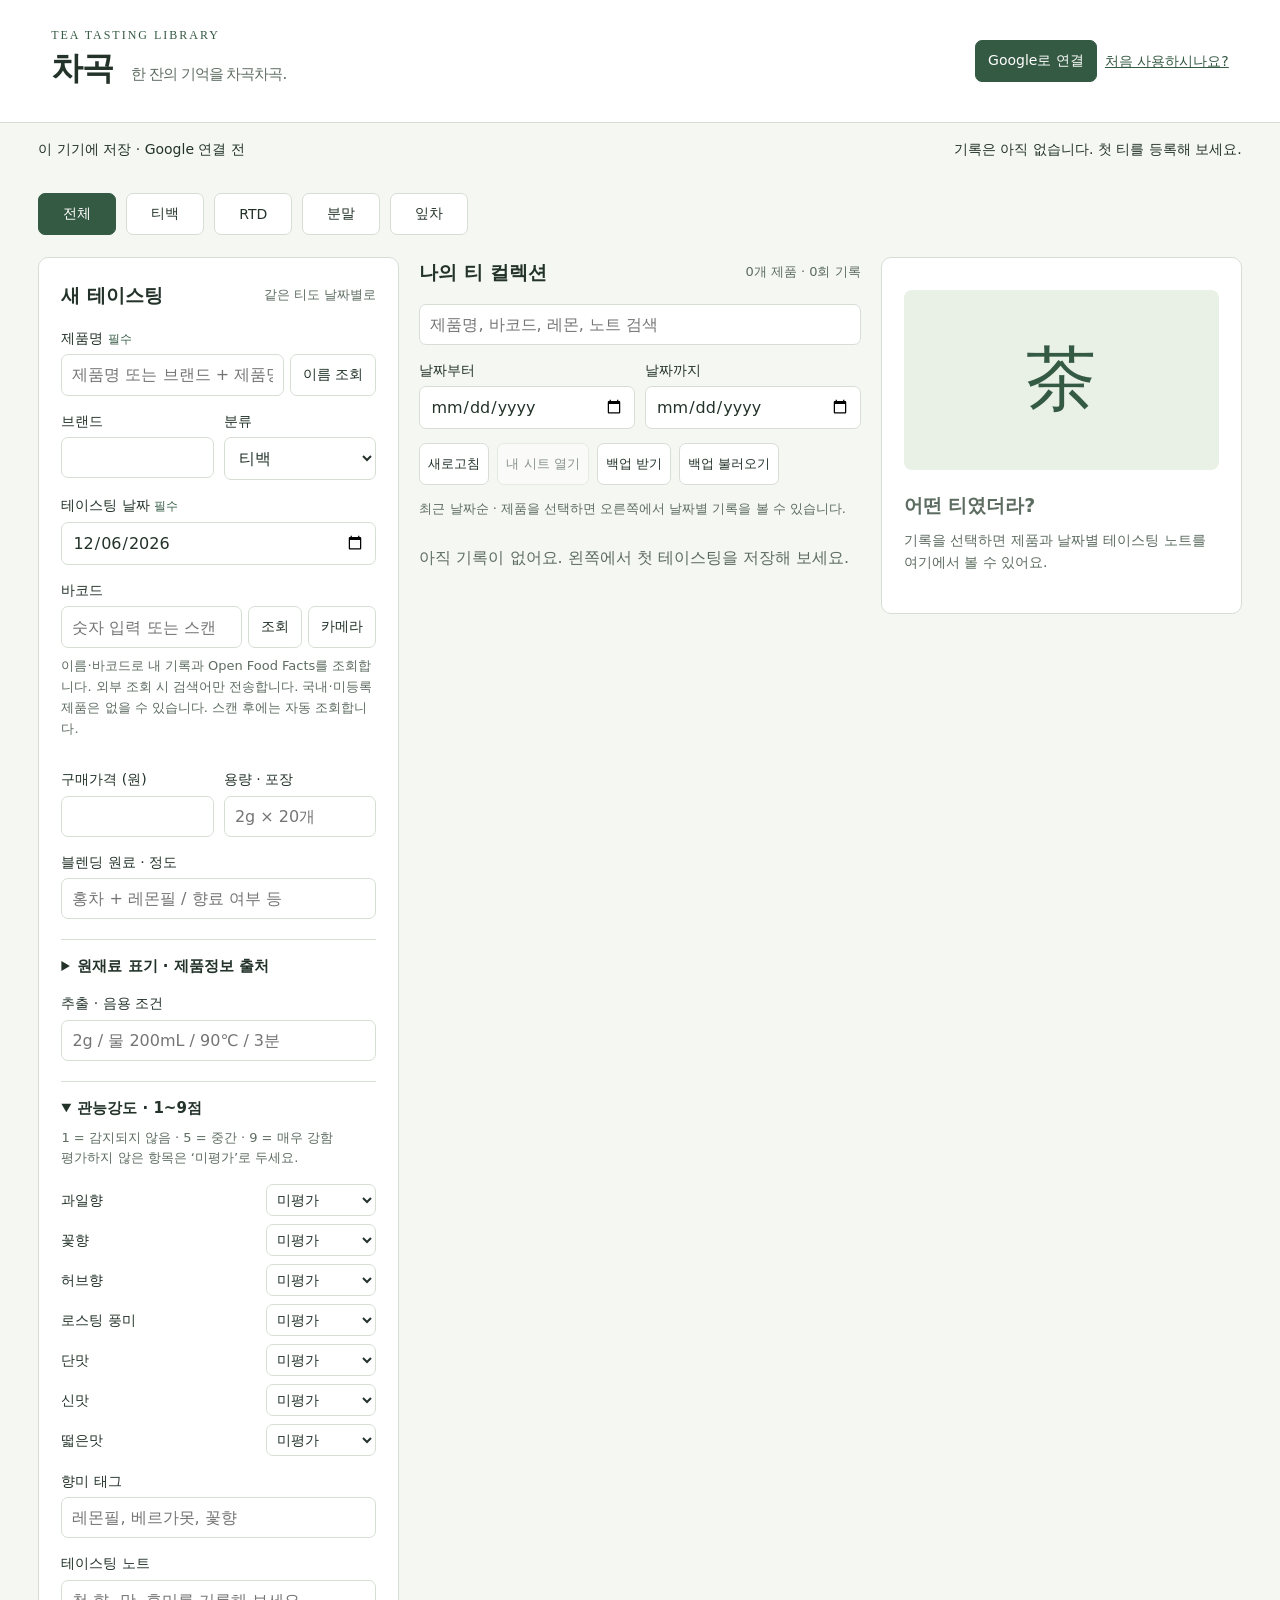
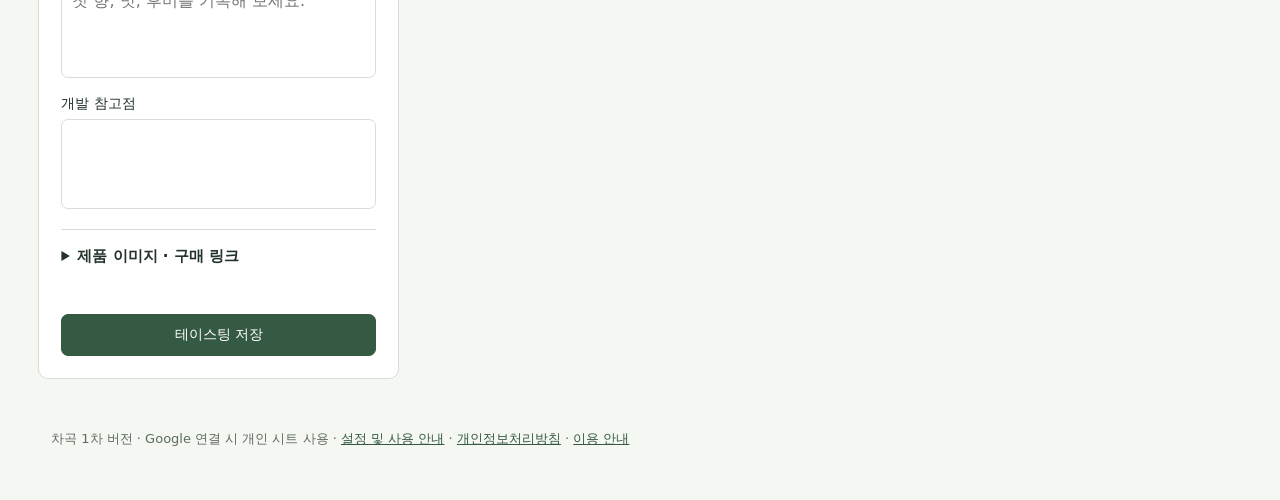
==== index.html @ efc70ea1 "Add files via upload" ====
<!doctype html>
<html lang="ko"><head><meta charset="utf-8"><meta name="viewport" content="width=device-width, initial-scale=1"><meta name="referrer" content="no-referrer"><title>차곡 · Tea Library</title><link rel="stylesheet" href="style.css"><link rel="stylesheet" href="rtd.css"><link rel="stylesheet" href="lookup.css"><script src="config.js"></script><script src="https://accounts.google.com/gsi/client" async defer></script><script type="module" src="app.mjs"></script></head>
<body><header><div><p class="eyebrow">TEA TASTING LIBRARY</p><h1>차곡<span>한 잔의 기억을 차곡차곡.</span></h1></div><div class="actions"><button id="connect" class="primary">Google로 연결</button><button id="disconnect" hidden>연결 해제</button><a href="guide.html">처음 사용하시나요?</a></div></header>
<main><div class="notice"><span id="account">이 기기에 저장 · Google 연결 전</span><span id="status" role="status" aria-live="polite">기록은 아직 없습니다. 첫 티를 등록해 보세요.</span></div>
<nav id="categories" aria-label="제품 분류"><button data-category="전체" aria-pressed="true">전체</button><button data-category="티백" aria-pressed="false">티백</button><button data-category="RTD" aria-pressed="false">RTD</button><button data-category="분말" aria-pressed="false">분말</button><button data-category="잎차" aria-pressed="false">잎차</button></nav>
<div class="workspace"><section class="entry"><div class="section-head"><h2>새 테이스팅</h2><span class="muted">같은 티도 날짜별로</span></div><form id="record-form" novalidate>
<label for="name">제품명 <span class="required">필수</span></label><div class="lookup-actions"><input id="name" name="제품명" maxlength="200" required aria-describedby="form-error" placeholder="제품명 또는 브랜드 + 제품명"><button type="button" id="lookup-name">이름 조회</button></div>
<div class="pair"><div><label for="brand">브랜드</label><input id="brand" name="브랜드" maxlength="150"></div><div><label for="category">분류</label><select id="category" name="분류"><option>티백</option><option>RTD</option><option>분말</option><option>잎차</option></select></div></div>
<label for="date">테이스팅 날짜 <span class="required">필수</span></label><input type="date" id="date" name="테이스팅일" required aria-describedby="form-error">
<label for="barcode">바코드</label><div class="lookup-actions"><input id="barcode" name="바코드" inputmode="numeric" maxlength="40" placeholder="숫자 입력 또는 스캔"><button type="button" id="lookup-barcode">조회</button><button type="button" id="scan">카메라</button></div><p class="help">이름·바코드로 내 기록과 Open Food Facts를 조회합니다. 외부 조회 시 검색어만 전송합니다. 국내·미등록 제품은 없을 수 있습니다. 스캔 후에는 자동 조회합니다.</p>
<div id="lookup-panel" class="lookup-panel" role="region" aria-label="제품정보 조회 결과" hidden><div class="section-head"><h3>제품정보 검색</h3><button type="button" id="close-lookup">닫기</button></div><p id="lookup-status" role="status" aria-live="polite"></p><div id="lookup-results"></div><div id="lookup-preview" hidden></div></div>
<div class="pair"><div><label for="price">구매가격 (원)</label><input id="price" name="가격_원" type="number" min="0" step="1"></div><div><label for="volume">용량 · 포장</label><input id="volume" name="용량" placeholder="2g × 20개"></div></div>
<label for="blend">블렌딩 원료 · 정도</label><input id="blend" name="블렌딩" placeholder="홍차 + 레몬필 / 향료 여부 등">
<details id="product-extra"><summary>원재료 표기 · 제품정보 출처</summary><label for="ingredients">원재료 표기</label><textarea id="ingredients" name="원재료표기" rows="3" maxlength="10000" placeholder="외부 조회 결과 또는 제품에 적힌 원재료"></textarea><label for="source-url">불러온 제품정보 원문 주소</label><input id="source-url" name="제품정보출처" readonly><input type="hidden" name="제품정보조회일"><input type="hidden" name="제품정보반영항목"><p class="help">공개 DB 정보는 실제 포장과 대조하세요. 블렌딩 비율·가격·관능점수·Brix·pH·산도는 자동 추정하지 않습니다.</p></details>
<label for="conditions">추출 · 음용 조건</label><input id="conditions" name="추출조건" placeholder="2g / 물 200mL / 90℃ / 3분">
<fieldset id="rtd-fields" hidden><legend>RTD 이화학 측정값 · 선택 입력</legend><div class="pair"><div><label for="brix">Brix (°Bx)</label><input id="brix" name="Brix" type="number" min="0" max="100" step="any" inputmode="decimal"></div><div><label for="ph">pH</label><input id="ph" name="pH" type="number" min="0" max="14" step="any" inputmode="decimal"></div></div><label for="acidity">적정산도 (%)</label><input id="acidity" name="산도" type="number" min="0" max="100" step="any" inputmode="decimal"><label for="acid-basis">산도 환산 기준 · 단위</label><input id="acid-basis" name="산도기준" placeholder="예: 구연산 환산, g/100mL"><p class="help">산도 입력 시 환산 기준을 함께 기록하세요. Brix·pH·산도는 관능점수가 아닌 측정값입니다.</p></fieldset>
<details open><summary>관능강도 · 1~9점</summary><p class="help">1 = 감지되지 않음 · 5 = 중간 · 9 = 매우 강함<br>평가하지 않은 항목은 ‘미평가’로 두세요.</p><div id="sensory"></div></details>
<label for="tags">향미 태그</label><input id="tags" name="향미태그" placeholder="레몬필, 베르가못, 꽃향">
<label for="note">테이스팅 노트</label><textarea id="note" name="테이스팅노트" rows="4" placeholder="첫 향, 맛, 후미를 기록해 보세요."></textarea>
<label for="reference">개발 참고점</label><textarea id="reference" name="개발참고" rows="2"></textarea>
<details><summary>제품 이미지 · 구매 링크</summary><label for="image">제품 이미지 주소 (https)</label><input id="image" name="이미지URL" type="url"><label for="purchase">구매 사이트 주소 (https)</label><input id="purchase" name="구매URL" type="url"><p class="help">1차 버전은 이미지 주소를 사용합니다. 사진 파일 업로드·사진 인식은 미포함입니다.</p></details>
<p id="form-error" class="error" role="alert"></p><button type="submit" id="save" class="primary full">테이스팅 저장</button></form></section>
<section class="collection"><div class="section-head"><h2>나의 티 컬렉션</h2><span id="count" class="muted"></span></div><div class="input-action"><input id="search" aria-label="티 검색" placeholder="제품명, 바코드, 레몬, 노트 검색"><button id="clear-search" aria-label="검색어 지우기" hidden>지우기</button></div>
<div class="pair filters"><div><label for="from">날짜부터</label><input id="from" type="date"></div><div><label for="until">날짜까지</label><input id="until" type="date"></div></div><div class="toolbar"><button id="refresh">새로고침</button><button id="sheet" disabled>내 시트 열기</button><button id="export">백업 받기</button><button id="import">백업 불러오기</button><input id="import-file" type="file" accept="application/json,.json" hidden></div><p class="help">최근 날짜순 · 제품을 선택하면 오른쪽에서 날짜별 기록을 볼 수 있습니다.</p><div id="list"></div><button id="more" hidden>20개 더 보기</button></section>
<aside class="detail" id="detail"><div class="empty"><div class="tea-mark">茶</div><h2>어떤 티였더라?</h2><p>기록을 선택하면 제품과 날짜별 테이스팅 노트를 여기에서 볼 수 있어요.</p></div></aside></div></main>
<dialog id="camera-dialog" aria-labelledby="camera-title"><h2 id="camera-title">바코드 스캔</h2><p class="help">Edge에서도 카메라 권한을 허용하면 사용할 수 있습니다. 바코드 전체가 보이도록 거리와 조명을 조절하세요.</p><label id="camera-device-label" for="camera-device" hidden>카메라 선택</label><select id="camera-device" hidden></select><video id="camera" autoplay playsinline muted></video><p id="camera-status" role="status">카메라 준비 중</p><p class="help">인식은 이 기기에서 처리합니다. 제품 조회에는 읽은 바코드 숫자만 전송합니다.</p><div class="toolbar"><button id="retry-camera">카메라 다시 시도</button><button id="close-camera">닫기</button></div></dialog>
<footer>차곡 1차 버전 · Google 연결 시 개인 시트 사용 · <a href="guide.html">설정 및 사용 안내</a> · <a href="privacy.html">개인정보처리방침</a> · <a href="terms.html">이용 안내</a></footer></body></html>
---- style.css ----
:root{--primary:#355a43;--paper:#f5f7f3;--surface:#fff;--ink:#23332a;--muted:#5d6c61;--line:#d7dfd5;--wash:#e9f0e5;--danger:#a62f31;--radius:10px;--thumb:#7a8b78;--track:#eef1eb;--font:'Malgun Gothic','Apple SD Gothic Neo',system-ui,sans-serif;scrollbar-color:var(--thumb) var(--track);scrollbar-width:auto;color-scheme:light}*{box-sizing:border-box}::-webkit-scrollbar{width:12px;height:12px}::-webkit-scrollbar-thumb{background:var(--thumb);border:3px solid var(--track);border-radius:8px}::-webkit-scrollbar-track{background:var(--track)}::-webkit-scrollbar-thumb:hover{background:var(--primary)}@media(forced-colors:active){:root{scrollbar-color:auto}}body{margin:0;background:var(--paper);color:var(--ink);font:16px/1.6 var(--font)}header{display:flex;align-items:center;justify-content:space-between;gap:24px;padding:28px 4%;background:var(--surface);border-bottom:1px solid var(--line)}h1{font-size:32px;letter-spacing:-1px;margin:0}h1 span{font-size:15px;font-weight:400;margin-left:18px;color:var(--muted)}h2{font-size:19px;margin:0}h3{font-size:16px}p{margin:8px 0}.eyebrow{font:12px Georgia,serif;letter-spacing:2px;color:var(--primary);margin:0}.actions,.toolbar{display:flex;gap:8px;align-items:center;flex-wrap:wrap}.actions a{font-size:14px}a{color:var(--primary);overflow-wrap:anywhere}button{background:var(--surface);color:var(--ink);border:1px solid var(--line);border-radius:7px;padding:9px 12px;min-height:42px;font:14px var(--font);cursor:pointer}button:hover{background:var(--wash)}button:active{transform:translateY(1px)}button:disabled{opacity:.5;cursor:not-allowed;transform:none}button.primary,button[aria-pressed=true]{background:var(--primary);color:#fff;border-color:var(--primary)}button.primary:hover{filter:brightness(.9)}:focus-visible{outline:3px solid var(--primary);outline-offset:3px}main{max-width:1600px;margin:auto;padding:0 3%}.notice{display:flex;justify-content:space-between;gap:12px;padding:15px 0;font-size:14px;min-height:62px;flex-wrap:wrap}#status{max-width:700px}nav{display:flex;gap:10px;margin:8px 0 22px;flex-wrap:wrap}nav button{min-width:78px}.workspace{display:grid;grid-template-columns:minmax(285px,.9fr) minmax(290px,1.1fr) minmax(280px,.9fr);gap:20px;align-items:start}section,aside{min-width:0}.entry,.detail{background:var(--surface);border:1px solid var(--line);padding:22px;border-radius:var(--radius)}.section-head{display:flex;align-items:center;justify-content:space-between;gap:10px;margin-bottom:16px}.muted,.help{color:var(--muted);font-size:13px}.help{margin:8px 0 15px}.required{font-size:12px;color:var(--primary)}label{display:block;font-size:14px;margin:14px 0 5px}input,select,textarea{display:block;width:100%;min-width:0;border:1px solid var(--line);background:var(--surface);color:var(--ink);border-radius:7px;padding:10px;font:16px var(--font)}textarea{resize:none;min-height:90px;overflow-y:auto}input[aria-invalid=true]{border-color:var(--danger)}.pair{display:grid;grid-template-columns:1fr 1fr;gap:10px}.input-action{display:flex;gap:6px}.input-action input{flex:1}.filters{margin-bottom:14px}.toolbar{margin:14px 0}.toolbar button{font-size:13px;padding:8px}details{border-top:1px solid var(--line);margin:20px 0 12px;padding-top:14px}summary{cursor:pointer;font-size:15px;font-weight:600}.metric{display:grid;grid-template-columns:1fr 110px;align-items:center;gap:12px;margin:8px 0}.metric label{margin:0}.metric select{font-size:14px;padding:6px}.full{width:100%}.error{color:var(--danger);min-height:26px;font-size:14px}.record{width:100%;text-align:left;padding:16px;display:grid;grid-template-columns:52px 1fr;gap:14px;margin:10px 0;border-radius:var(--radius);font-size:16px}.record.selected{border:2px solid var(--primary);padding:15px}.record strong{display:block}.record small{font-size:13px;color:var(--muted)}.mini{height:64px;display:grid;place-items:center;background:var(--wash);color:var(--primary);font:28px Georgia,serif;border-radius:6px}.tag{display:inline-block;background:var(--wash);padding:3px 9px;margin:7px 5px 0 0;border-radius:30px;font-size:12px;color:var(--primary)}.hero-image{height:200px;width:100%;object-fit:contain;background:var(--paper);border-radius:8px;margin-bottom:20px}.tea-mark{background:var(--wash);color:var(--primary);font:70px Georgia,serif;display:grid;place-items:center;height:180px;border-radius:8px;margin-bottom:20px}.empty{padding:10px 0;color:var(--muted)}.empty p{font-size:14px}.detail p{overflow-wrap:anywhere;white-space:pre-wrap}.bars{margin:20px 0}.bar{display:grid;grid-template-columns:80px 1fr 32px;gap:8px;align-items:center;font-size:13px;margin:9px 0}.bar-track{background:var(--wash);height:7px;border-radius:4px;overflow:hidden}.bar-fill{background:var(--primary);height:100%}.note{background:var(--paper);padding:13px;border-radius:7px;font-size:14px}.detail .toolbar{border-top:1px solid var(--line);padding-top:15px}.history{padding:12px 0;border-top:1px solid var(--line)}.history button{width:100%;text-align:left}.detail a{display:inline-block;margin:12px 0}footer{max-width:1600px;margin:30px auto;padding:20px 4%;font-size:13px;color:var(--muted)}dialog{border:1px solid var(--line);border-radius:12px;width:min(500px,90vw);max-height:90vh;overflow:auto;color:var(--ink);background:var(--surface)}dialog::backdrop{background:#0008}video{width:100%;max-height:320px;background:#111;margin-top:16px}.guide{max-width:850px;margin:30px auto;background:var(--surface);padding:30px;border-radius:12px}.guide h2{margin-top:32px}.guide li{margin:12px 0}.guide code{background:var(--wash);padding:3px 5px;overflow-wrap:anywhere}@media(max-width:1100px){.workspace{grid-template-columns:minmax(280px,.9fr) minmax(300px,1.1fr)}.detail{grid-column:2;grid-row:2}.entry{grid-row:1 / span 2}header{flex-wrap:wrap}}@media(max-width:700px){.workspace{display:flex;flex-direction:column}.entry,.collection,.detail{width:100%}h1 span{display:block;margin:0}header{padding:20px}main{padding:0 16px}.notice{display:block}.notice span{display:block}.entry,.detail{padding:18px}.guide{margin:15px;padding:20px}button{min-height:44px}}@media(prefers-reduced-motion:reduce){*{scroll-behavior:auto!important;transition:none!important}}
---- rtd.css ----
#rtd-fields{margin:20px 0 10px;padding:14px;border:1px solid var(--line);border-radius:var(--radius);min-width:0}#rtd-fields legend{font-size:14px;color:var(--primary);padding:0 6px}
---- lookup.css ----
.lookup-actions{display:flex;gap:6px;align-items:stretch}.lookup-actions input{flex:1;min-width:0}.lookup-actions button{flex-shrink:0}.lookup-panel{margin:14px 0;padding:14px;border:1px solid var(--line);background:var(--paper);border-radius:var(--radius)}.lookup-panel h3{margin:0 0 8px}.lookup-panel p{font-size:14px}.lookup-candidate{display:block;width:100%;text-align:left;margin:8px 0;padding:12px}.lookup-candidate strong,.lookup-candidate small{display:block;overflow-wrap:anywhere}.lookup-candidate small{color:var(--muted);margin-top:4px}.lookup-choice{display:flex;align-items:start;gap:9px;margin:10px 0;cursor:pointer;font-size:14px;overflow-wrap:anywhere}.lookup-choice input{width:18px;height:18px;flex-shrink:0;margin:3px 0 0}.lookup-current{display:block;color:var(--muted);font-size:13px}.lookup-preview-image{display:block;max-width:100%;width:100%;height:145px;object-fit:contain;margin:10px 0}.lookup-source{font-size:13px;overflow-wrap:anywhere}.lookup-panel .toolbar{margin-bottom:0}.lookup-panel a{font-size:13px}.source-note{font-size:13px;color:var(--muted);overflow-wrap:anywhere}@media(max-width:380px){.lookup-actions{flex-wrap:wrap}.lookup-actions input{flex-basis:100%}}
[hidden]{display:none!important}
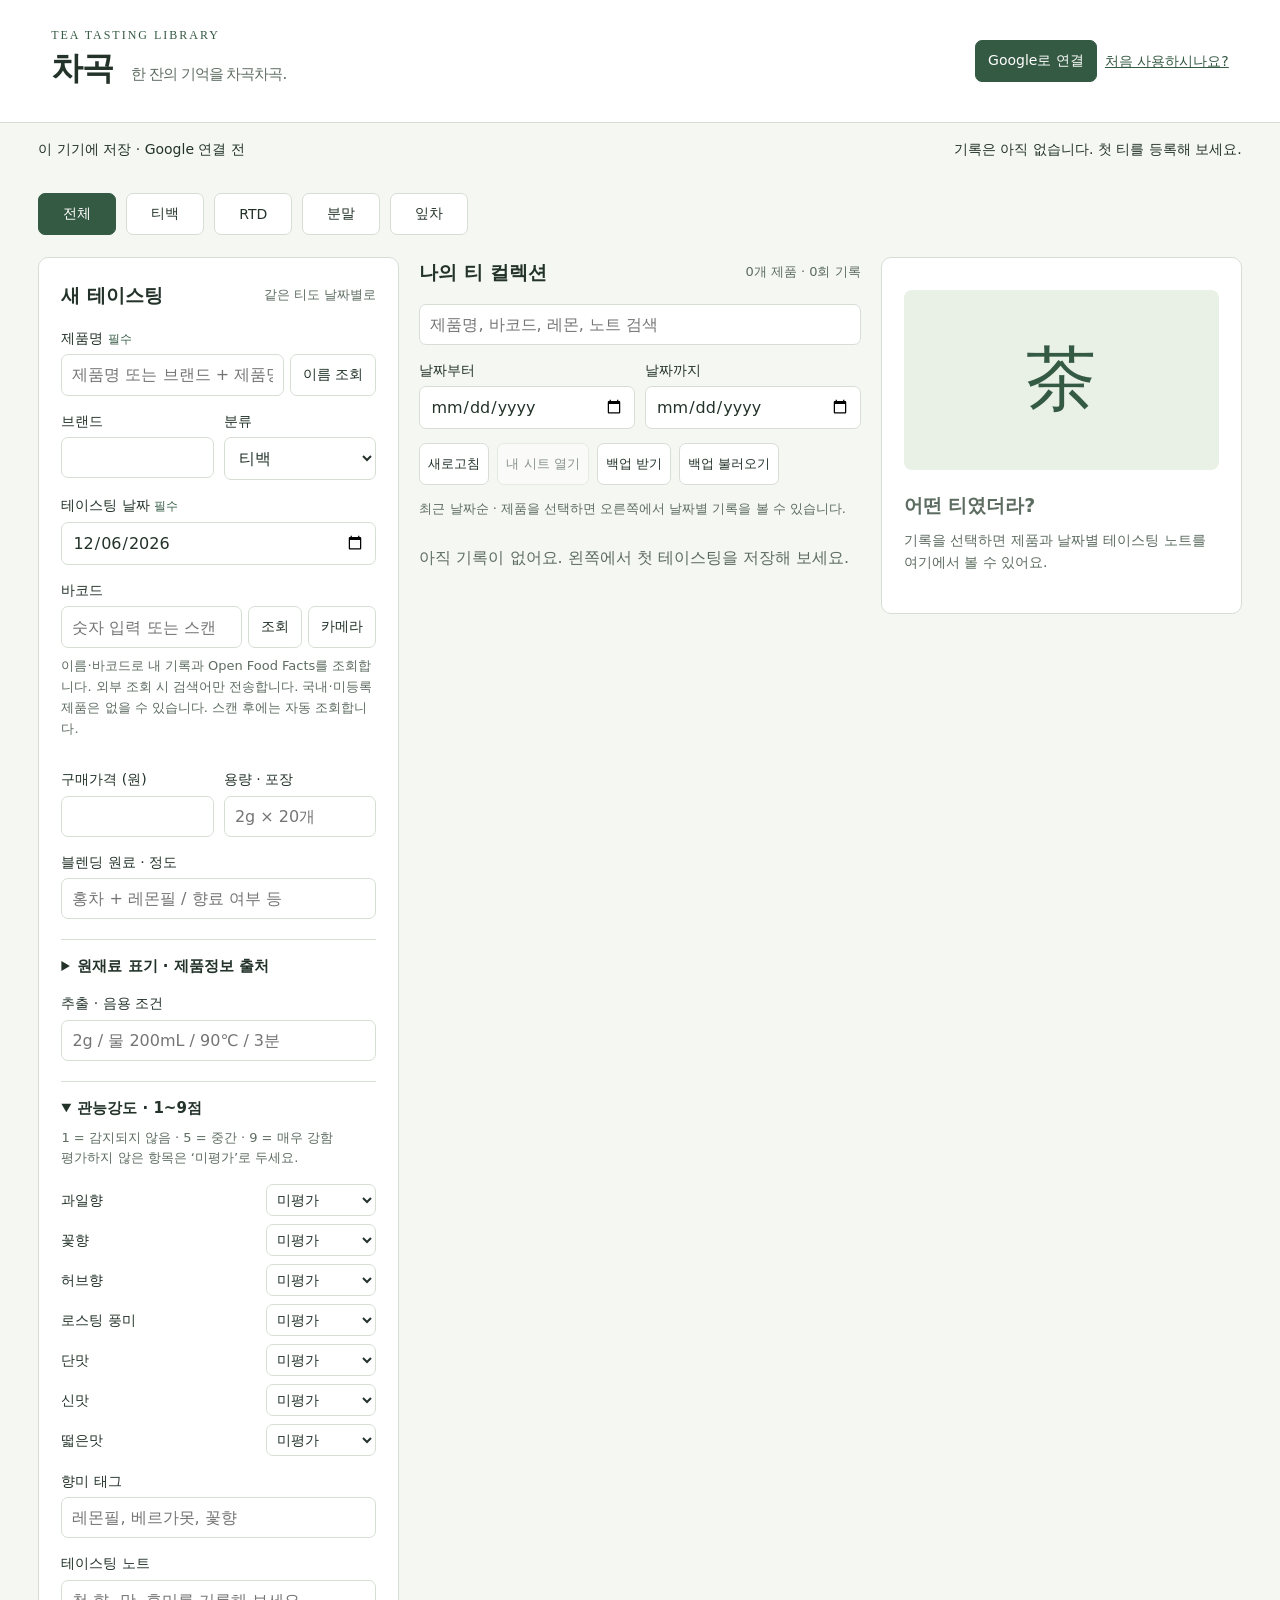
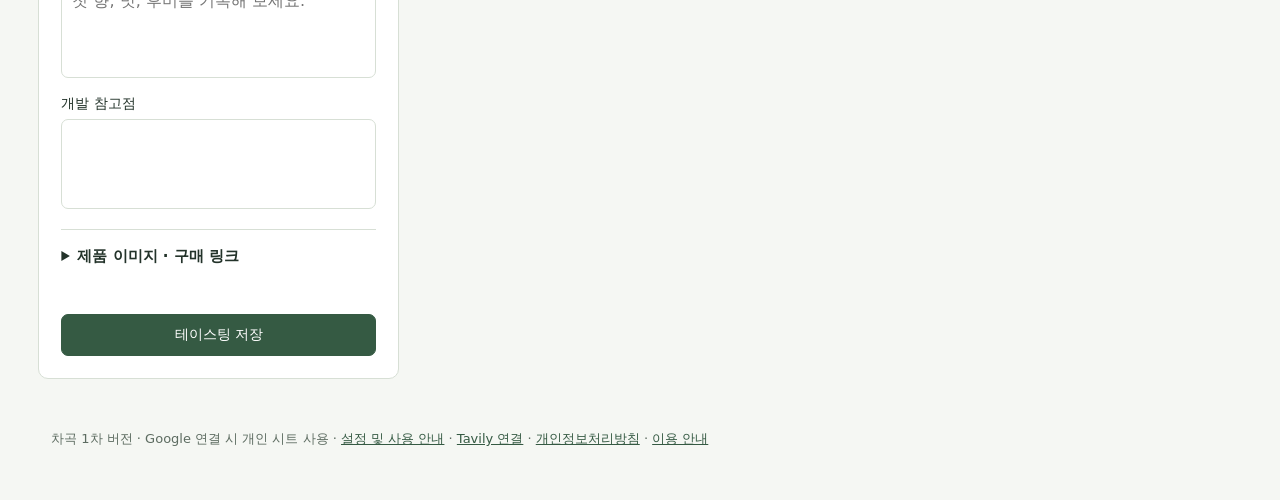
==== commit e045ae01: "Add files via upload" ====
--- a/index.html
+++ b/index.html
@@ -1,5 +1,5 @@
 <!doctype html>
-<html lang="ko"><head><meta charset="utf-8"><meta name="viewport" content="width=device-width, initial-scale=1"><meta name="referrer" content="no-referrer"><title>차곡 · Tea Library</title><link rel="stylesheet" href="style.css"><link rel="stylesheet" href="rtd.css"><link rel="stylesheet" href="lookup.css"><script src="config.js"></script><script src="https://accounts.google.com/gsi/client" async defer></script><script type="module" src="app.mjs"></script></head>
+<html lang="ko"><head><meta charset="utf-8"><meta name="viewport" content="width=device-width, initial-scale=1"><meta name="referrer" content="no-referrer"><title>차곡 · Tea Library</title><link rel="stylesheet" href="style.css"><link rel="stylesheet" href="rtd.css"><link rel="stylesheet" href="lookup.css"><link rel="stylesheet" href="camera.css"><script src="config.js"></script><script src="https://accounts.google.com/gsi/client" async defer></script><script type="module" src="app.mjs"></script></head>
 <body><header><div><p class="eyebrow">TEA TASTING LIBRARY</p><h1>차곡<span>한 잔의 기억을 차곡차곡.</span></h1></div><div class="actions"><button id="connect" class="primary">Google로 연결</button><button id="disconnect" hidden>연결 해제</button><a href="guide.html">처음 사용하시나요?</a></div></header>
 <main><div class="notice"><span id="account">이 기기에 저장 · Google 연결 전</span><span id="status" role="status" aria-live="polite">기록은 아직 없습니다. 첫 티를 등록해 보세요.</span></div>
 <nav id="categories" aria-label="제품 분류"><button data-category="전체" aria-pressed="true">전체</button><button data-category="티백" aria-pressed="false">티백</button><button data-category="RTD" aria-pressed="false">RTD</button><button data-category="분말" aria-pressed="false">분말</button><button data-category="잎차" aria-pressed="false">잎차</button></nav>
@@ -23,5 +23,5 @@
 <section class="collection"><div class="section-head"><h2>나의 티 컬렉션</h2><span id="count" class="muted"></span></div><div class="input-action"><input id="search" aria-label="티 검색" placeholder="제품명, 바코드, 레몬, 노트 검색"><button id="clear-search" aria-label="검색어 지우기" hidden>지우기</button></div>
 <div class="pair filters"><div><label for="from">날짜부터</label><input id="from" type="date"></div><div><label for="until">날짜까지</label><input id="until" type="date"></div></div><div class="toolbar"><button id="refresh">새로고침</button><button id="sheet" disabled>내 시트 열기</button><button id="export">백업 받기</button><button id="import">백업 불러오기</button><input id="import-file" type="file" accept="application/json,.json" hidden></div><p class="help">최근 날짜순 · 제품을 선택하면 오른쪽에서 날짜별 기록을 볼 수 있습니다.</p><div id="list"></div><button id="more" hidden>20개 더 보기</button></section>
 <aside class="detail" id="detail"><div class="empty"><div class="tea-mark">茶</div><h2>어떤 티였더라?</h2><p>기록을 선택하면 제품과 날짜별 테이스팅 노트를 여기에서 볼 수 있어요.</p></div></aside></div></main>
-<dialog id="camera-dialog" aria-labelledby="camera-title"><h2 id="camera-title">바코드 스캔</h2><p class="help">Edge에서도 카메라 권한을 허용하면 사용할 수 있습니다. 바코드 전체가 보이도록 거리와 조명을 조절하세요.</p><label id="camera-device-label" for="camera-device" hidden>카메라 선택</label><select id="camera-device" hidden></select><video id="camera" autoplay playsinline muted></video><p id="camera-status" role="status">카메라 준비 중</p><p class="help">인식은 이 기기에서 처리합니다. 제품 조회에는 읽은 바코드 숫자만 전송합니다.</p><div class="toolbar"><button id="retry-camera">카메라 다시 시도</button><button id="close-camera">닫기</button></div></dialog>
-<footer>차곡 1차 버전 · Google 연결 시 개인 시트 사용 · <a href="guide.html">설정 및 사용 안내</a> · <a href="privacy.html">개인정보처리방침</a> · <a href="terms.html">이용 안내</a></footer></body></html>
+<dialog id="camera-dialog" aria-labelledby="camera-title"><h2 id="camera-title">바코드 스캔</h2><p class="help">Edge에서도 카메라 권한을 허용하면 사용할 수 있습니다. 바코드 전체가 보이도록 거리와 조명을 조절하세요.</p><label id="camera-device-label" for="camera-device" hidden>카메라 선택</label><select id="camera-device" hidden></select><video id="camera" autoplay playsinline muted></video><p id="camera-status" role="status">카메라 준비 중</p><fieldset id="camera-settings" hidden><legend>초점 · 해상도 조절</legend><label for="camera-resolution">영상 해상도</label><select id="camera-resolution" disabled><option value="auto">자동 · 고해상도 우선</option></select><p id="camera-actual-resolution" class="help"></p><label for="camera-focus-mode">초점 모드</label><select id="camera-focus-mode" disabled><option value="">카메라 지원 확인 중</option></select><p id="camera-focus-support" class="help"></p><div id="camera-manual-focus" hidden><label for="camera-focus-distance">설정할 초점값 <output id="camera-focus-value" for="camera-focus-distance"></output></label><input id="camera-focus-distance" type="range" min="0" max="1" step="0.01" disabled><p class="help">영상을 보며 조절하세요. 슬라이더를 놓으면 적용됩니다. 값의 범위는 장치마다 다릅니다.</p></div><p id="camera-settings-status" role="status" aria-live="polite"></p></fieldset><p class="help">인식은 이 기기에서 처리합니다. 제품 조회에는 읽은 바코드 숫자만 전송합니다.</p><div class="toolbar"><button id="retry-camera">카메라 다시 시도</button><button id="close-camera">닫기</button></div></dialog>
+<script src="web-search-config.js"></script><footer>차곡 1차 버전 · Google 연결 시 개인 시트 사용 · <a href="guide.html">설정 및 사용 안내</a> · <a href="tavily-setup.html">Tavily 연결</a> · <a href="privacy.html">개인정보처리방침</a> · <a href="terms.html">이용 안내</a></footer></body></html>
--- a/camera.css
+++ b/camera.css
@@ -0,0 +1,2 @@
+#camera-dialog{width:min(640px,94vw)}#camera-settings{padding:12px;border:1px solid var(--line);border-radius:var(--radius);margin:12px 0;min-width:0}#camera-settings legend{font-size:14px;padding:0 6px}#camera-settings label{margin-top:8px}#camera-settings .help{margin-bottom:6px}#camera-focus-distance{padding:0;accent-color:var(--primary)}#camera-settings-status{min-height:24px;font-size:14px}#camera-actual-resolution{font-variant-numeric:tabular-nums}#camera-manual-focus label{display:flex;justify-content:space-between;gap:8px}#camera-dialog video{max-height:340px}.external-searches{display:flex;flex-wrap:wrap;gap:8px;margin-top:12px}.external-searches a{border:1px solid var(--line);border-radius:7px;padding:7px 10px;background:var(--surface)}.external-searches a:hover{background:var(--wash)}
+#camera-dialog video{object-fit:contain}
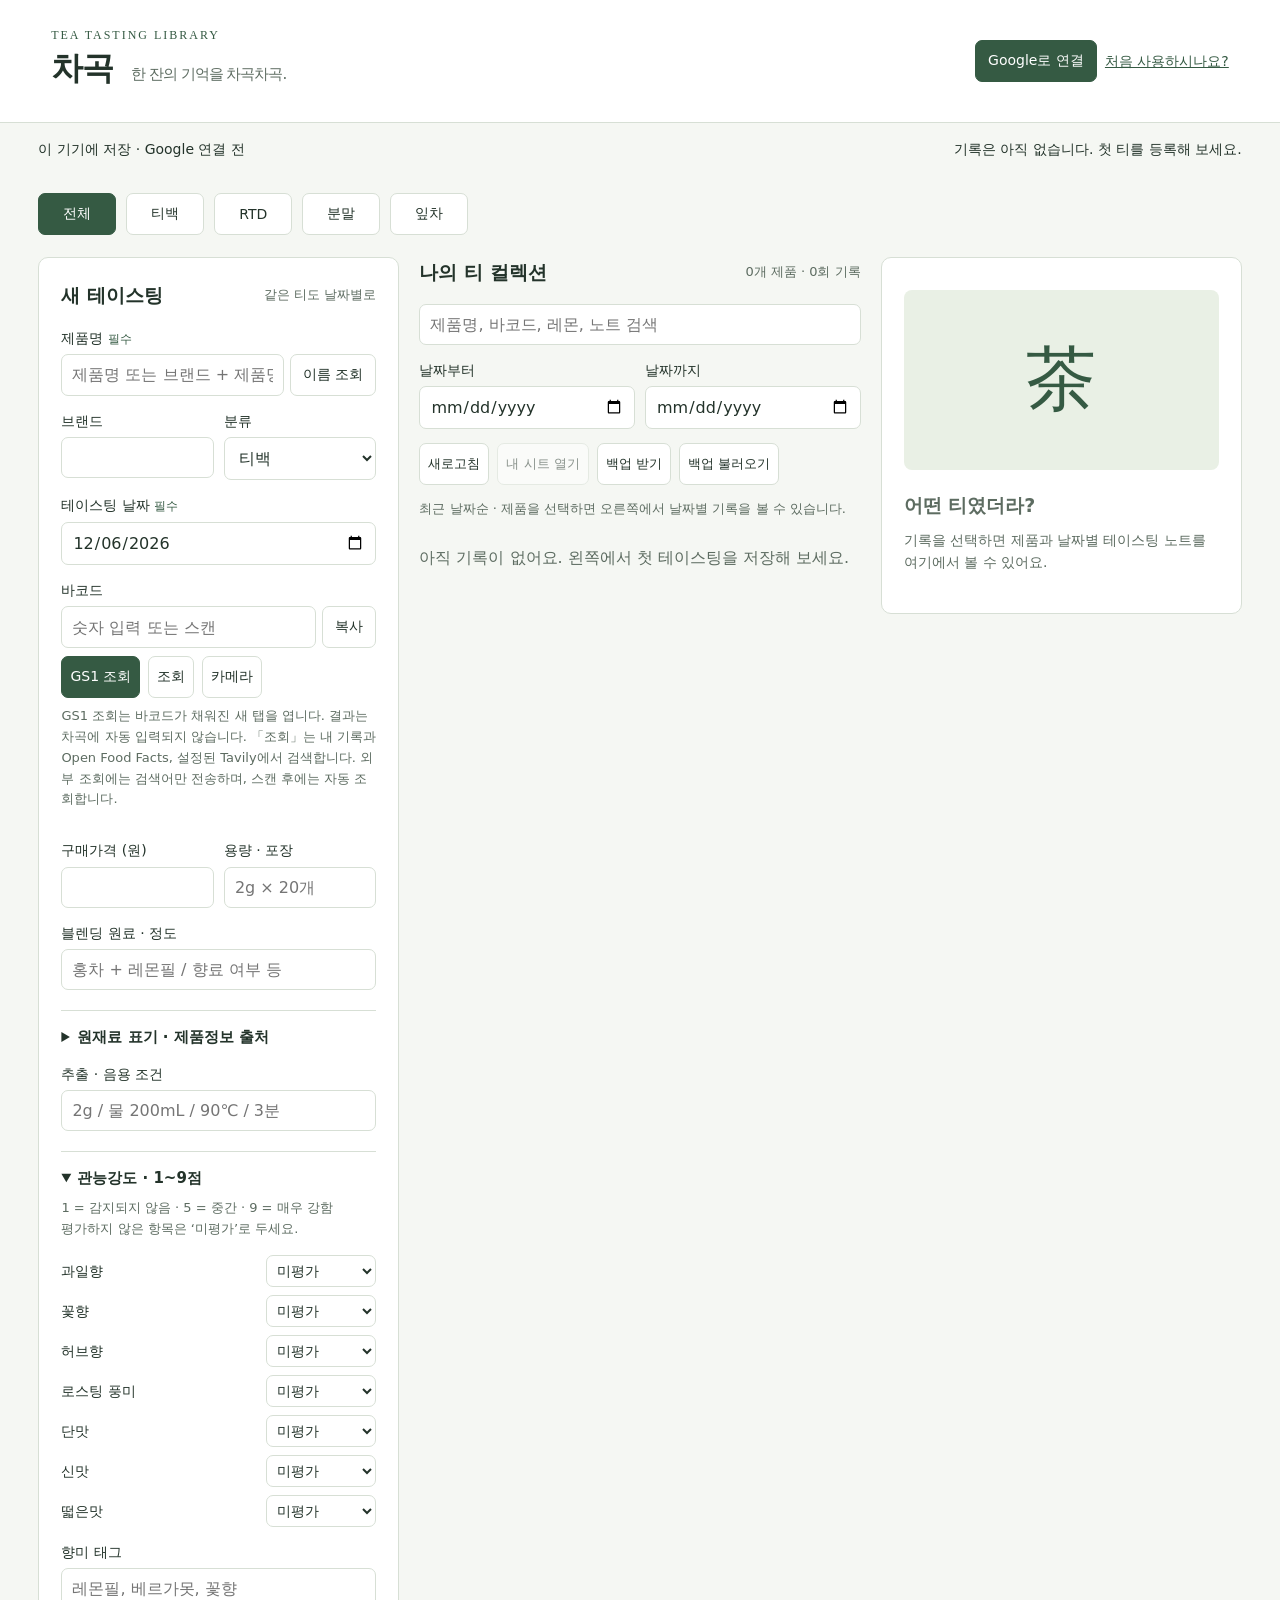
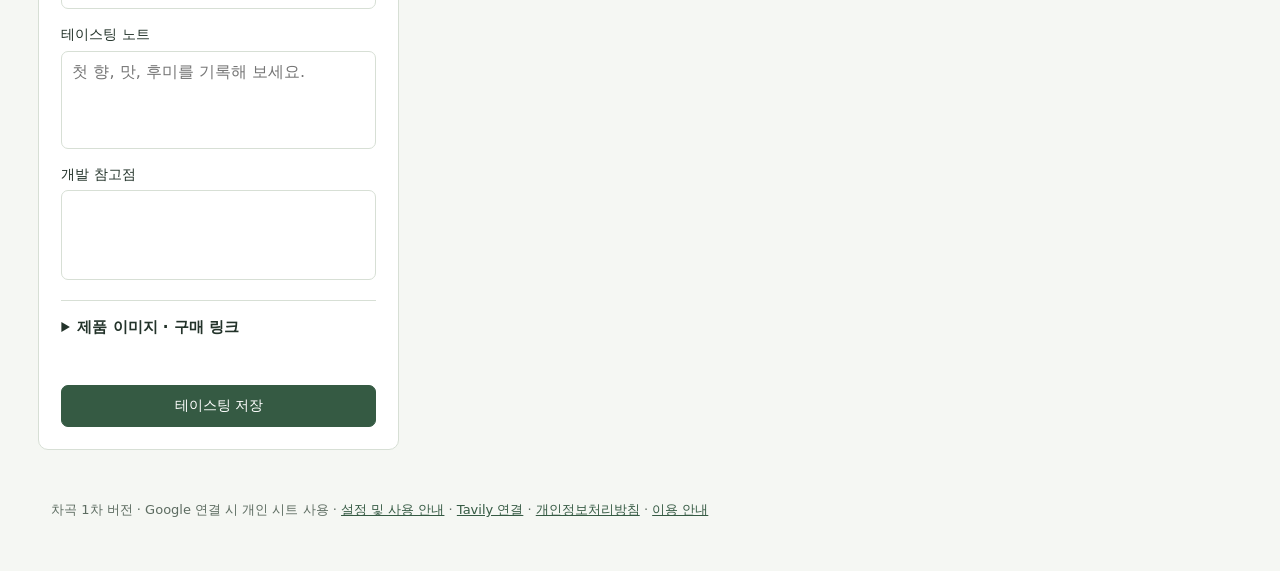
==== commit 5ff805a8: "Add files via upload" ====
--- a/index.html
+++ b/index.html
@@ -7,7 +7,7 @@
 <label for="name">제품명 <span class="required">필수</span></label><div class="lookup-actions"><input id="name" name="제품명" maxlength="200" required aria-describedby="form-error" placeholder="제품명 또는 브랜드 + 제품명"><button type="button" id="lookup-name">이름 조회</button></div>
 <div class="pair"><div><label for="brand">브랜드</label><input id="brand" name="브랜드" maxlength="150"></div><div><label for="category">분류</label><select id="category" name="분류"><option>티백</option><option>RTD</option><option>분말</option><option>잎차</option></select></div></div>
 <label for="date">테이스팅 날짜 <span class="required">필수</span></label><input type="date" id="date" name="테이스팅일" required aria-describedby="form-error">
-<label for="barcode">바코드</label><div class="lookup-actions"><input id="barcode" name="바코드" inputmode="numeric" maxlength="40" placeholder="숫자 입력 또는 스캔"><button type="button" id="lookup-barcode">조회</button><button type="button" id="scan">카메라</button></div><p class="help">이름·바코드로 내 기록과 Open Food Facts를 조회합니다. 외부 조회 시 검색어만 전송합니다. 국내·미등록 제품은 없을 수 있습니다. 스캔 후에는 자동 조회합니다.</p>
+<label for="barcode">바코드</label><div class="lookup-actions barcode-input-actions"><input id="barcode" name="바코드" inputmode="numeric" maxlength="40" placeholder="숫자 입력 또는 스캔"><button type="button" id="copy-barcode" aria-label="바코드 복사">복사</button></div><div class="toolbar barcode-search-actions"><button type="button" id="lookup-gs1" class="primary">GS1 조회</button><button type="button" id="lookup-barcode">조회</button><button type="button" id="scan">카메라</button></div><p class="help">GS1 조회는 바코드가 채워진 새 탭을 엽니다. 결과는 차곡에 자동 입력되지 않습니다. 「조회」는 내 기록과 Open Food Facts, 설정된 Tavily에서 검색합니다. 외부 조회에는 검색어만 전송하며, 스캔 후에는 자동 조회합니다.</p>
 <div id="lookup-panel" class="lookup-panel" role="region" aria-label="제품정보 조회 결과" hidden><div class="section-head"><h3>제품정보 검색</h3><button type="button" id="close-lookup">닫기</button></div><p id="lookup-status" role="status" aria-live="polite"></p><div id="lookup-results"></div><div id="lookup-preview" hidden></div></div>
 <div class="pair"><div><label for="price">구매가격 (원)</label><input id="price" name="가격_원" type="number" min="0" step="1"></div><div><label for="volume">용량 · 포장</label><input id="volume" name="용량" placeholder="2g × 20개"></div></div>
 <label for="blend">블렌딩 원료 · 정도</label><input id="blend" name="블렌딩" placeholder="홍차 + 레몬필 / 향료 여부 등">
--- a/lookup.css
+++ b/lookup.css
@@ -1,2 +1,3 @@
 .lookup-actions{display:flex;gap:6px;align-items:stretch}.lookup-actions input{flex:1;min-width:0}.lookup-actions button{flex-shrink:0}.lookup-panel{margin:14px 0;padding:14px;border:1px solid var(--line);background:var(--paper);border-radius:var(--radius)}.lookup-panel h3{margin:0 0 8px}.lookup-panel p{font-size:14px}.lookup-candidate{display:block;width:100%;text-align:left;margin:8px 0;padding:12px}.lookup-candidate strong,.lookup-candidate small{display:block;overflow-wrap:anywhere}.lookup-candidate small{color:var(--muted);margin-top:4px}.lookup-choice{display:flex;align-items:start;gap:9px;margin:10px 0;cursor:pointer;font-size:14px;overflow-wrap:anywhere}.lookup-choice input{width:18px;height:18px;flex-shrink:0;margin:3px 0 0}.lookup-current{display:block;color:var(--muted);font-size:13px}.lookup-preview-image{display:block;max-width:100%;width:100%;height:145px;object-fit:contain;margin:10px 0}.lookup-source{font-size:13px;overflow-wrap:anywhere}.lookup-panel .toolbar{margin-bottom:0}.lookup-panel a{font-size:13px}.source-note{font-size:13px;color:var(--muted);overflow-wrap:anywhere}@media(max-width:380px){.lookup-actions{flex-wrap:wrap}.lookup-actions input{flex-basis:100%}}
 [hidden]{display:none!important}
+.lookup-actions.barcode-input-actions{flex-wrap:nowrap}.barcode-input-actions input{flex-basis:auto}.barcode-search-actions{margin:8px 0 0}.barcode-search-actions button{font-size:14px}
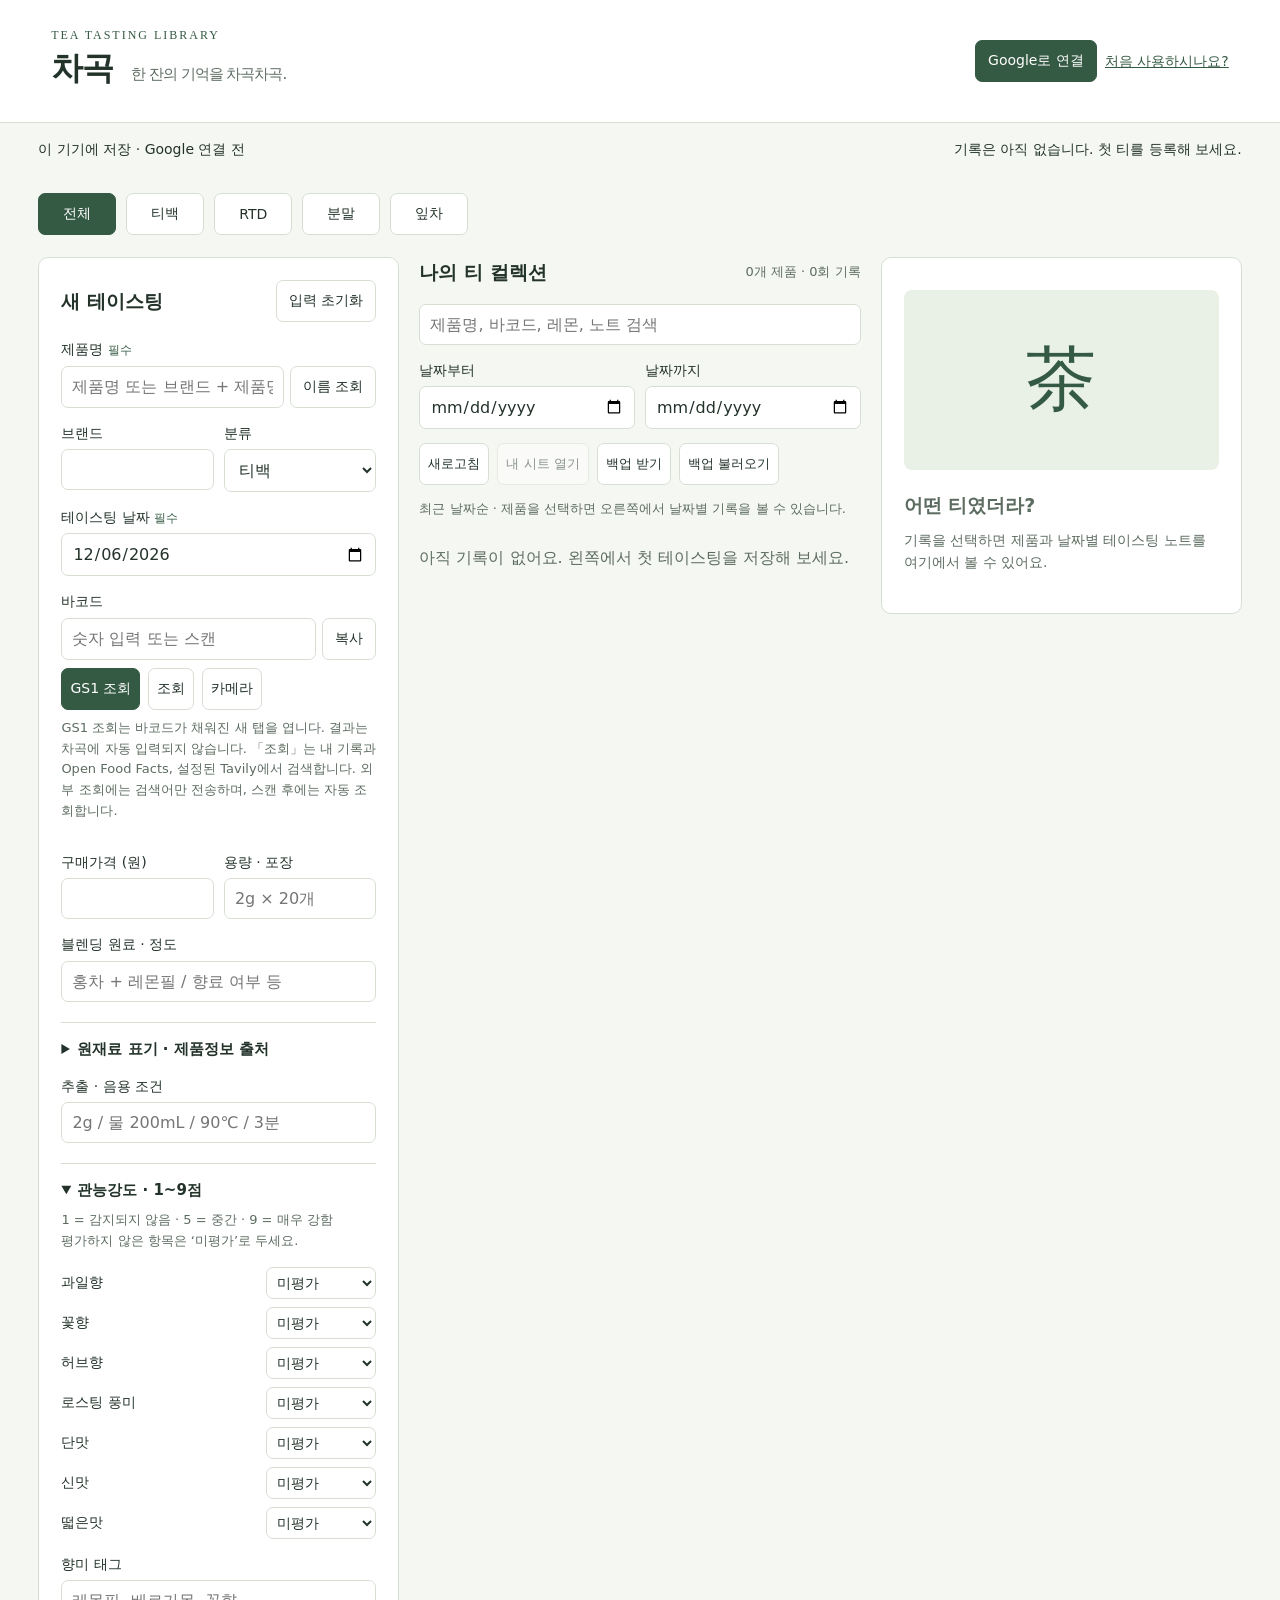
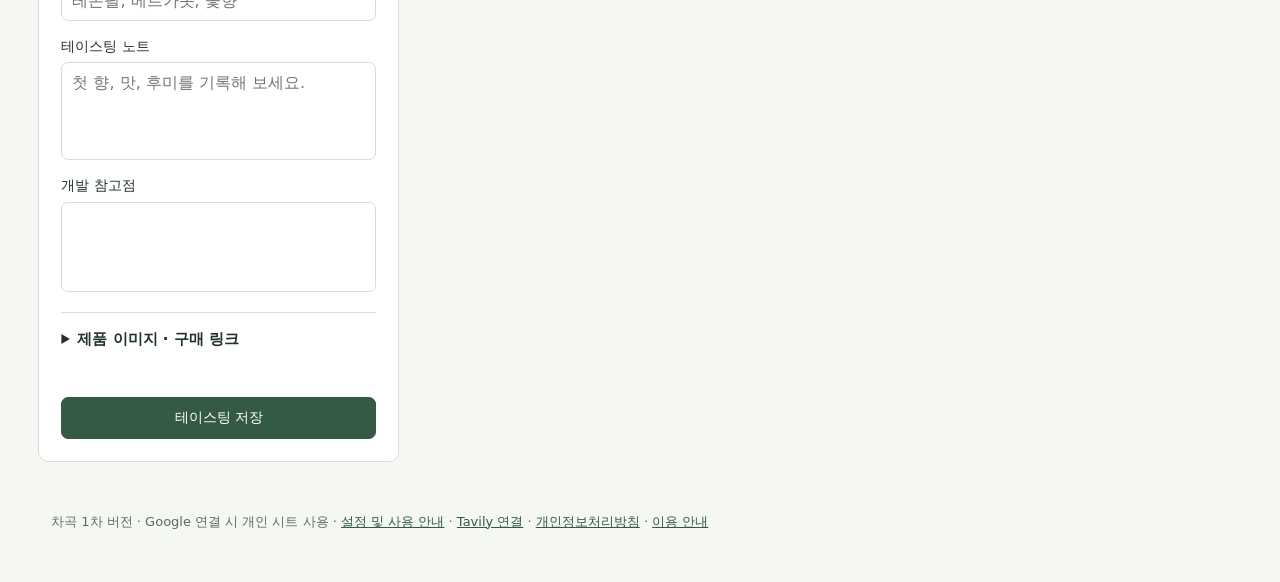
==== commit 80c3c5dd: "Add files via upload" ====
--- a/index.html
+++ b/index.html
@@ -1,9 +1,9 @@
 <!doctype html>
 <html lang="ko"><head><meta charset="utf-8"><meta name="viewport" content="width=device-width, initial-scale=1"><meta name="referrer" content="no-referrer"><title>차곡 · Tea Library</title><link rel="stylesheet" href="style.css"><link rel="stylesheet" href="rtd.css"><link rel="stylesheet" href="lookup.css"><link rel="stylesheet" href="camera.css"><script src="config.js"></script><script src="https://accounts.google.com/gsi/client" async defer></script><script type="module" src="app.mjs"></script></head>
-<body><header><div><p class="eyebrow">TEA TASTING LIBRARY</p><h1>차곡<span>한 잔의 기억을 차곡차곡.</span></h1></div><div class="actions"><button id="connect" class="primary">Google로 연결</button><button id="disconnect" hidden>연결 해제</button><a href="guide.html">처음 사용하시나요?</a></div></header>
+<body><header><a href="./" id="reload-home" class="brand-home" aria-label="차곡 새로고침" title="차곡 새로고침"><p class="eyebrow">TEA TASTING LIBRARY</p><h1>차곡<span>한 잔의 기억을 차곡차곡.</span></h1></a><div class="actions"><button id="connect" class="primary">Google로 연결</button><button id="disconnect" hidden>연결 해제</button><a href="guide.html">처음 사용하시나요?</a></div></header>
 <main><div class="notice"><span id="account">이 기기에 저장 · Google 연결 전</span><span id="status" role="status" aria-live="polite">기록은 아직 없습니다. 첫 티를 등록해 보세요.</span></div>
 <nav id="categories" aria-label="제품 분류"><button data-category="전체" aria-pressed="true">전체</button><button data-category="티백" aria-pressed="false">티백</button><button data-category="RTD" aria-pressed="false">RTD</button><button data-category="분말" aria-pressed="false">분말</button><button data-category="잎차" aria-pressed="false">잎차</button></nav>
-<div class="workspace"><section class="entry"><div class="section-head"><h2>새 테이스팅</h2><span class="muted">같은 티도 날짜별로</span></div><form id="record-form" novalidate>
+<div class="workspace"><section class="entry"><div class="section-head"><h2>새 테이스팅</h2><button type="button" id="reset-entry">입력 초기화</button></div><form id="record-form" novalidate>
 <label for="name">제품명 <span class="required">필수</span></label><div class="lookup-actions"><input id="name" name="제품명" maxlength="200" required aria-describedby="form-error" placeholder="제품명 또는 브랜드 + 제품명"><button type="button" id="lookup-name">이름 조회</button></div>
 <div class="pair"><div><label for="brand">브랜드</label><input id="brand" name="브랜드" maxlength="150"></div><div><label for="category">분류</label><select id="category" name="분류"><option>티백</option><option>RTD</option><option>분말</option><option>잎차</option></select></div></div>
 <label for="date">테이스팅 날짜 <span class="required">필수</span></label><input type="date" id="date" name="테이스팅일" required aria-describedby="form-error">
@@ -24,4 +24,5 @@
 <div class="pair filters"><div><label for="from">날짜부터</label><input id="from" type="date"></div><div><label for="until">날짜까지</label><input id="until" type="date"></div></div><div class="toolbar"><button id="refresh">새로고침</button><button id="sheet" disabled>내 시트 열기</button><button id="export">백업 받기</button><button id="import">백업 불러오기</button><input id="import-file" type="file" accept="application/json,.json" hidden></div><p class="help">최근 날짜순 · 제품을 선택하면 오른쪽에서 날짜별 기록을 볼 수 있습니다.</p><div id="list"></div><button id="more" hidden>20개 더 보기</button></section>
 <aside class="detail" id="detail"><div class="empty"><div class="tea-mark">茶</div><h2>어떤 티였더라?</h2><p>기록을 선택하면 제품과 날짜별 테이스팅 노트를 여기에서 볼 수 있어요.</p></div></aside></div></main>
 <dialog id="camera-dialog" aria-labelledby="camera-title"><h2 id="camera-title">바코드 스캔</h2><p class="help">Edge에서도 카메라 권한을 허용하면 사용할 수 있습니다. 바코드 전체가 보이도록 거리와 조명을 조절하세요.</p><label id="camera-device-label" for="camera-device" hidden>카메라 선택</label><select id="camera-device" hidden></select><video id="camera" autoplay playsinline muted></video><p id="camera-status" role="status">카메라 준비 중</p><fieldset id="camera-settings" hidden><legend>초점 · 해상도 조절</legend><label for="camera-resolution">영상 해상도</label><select id="camera-resolution" disabled><option value="auto">자동 · 고해상도 우선</option></select><p id="camera-actual-resolution" class="help"></p><label for="camera-focus-mode">초점 모드</label><select id="camera-focus-mode" disabled><option value="">카메라 지원 확인 중</option></select><p id="camera-focus-support" class="help"></p><div id="camera-manual-focus" hidden><label for="camera-focus-distance">설정할 초점값 <output id="camera-focus-value" for="camera-focus-distance"></output></label><input id="camera-focus-distance" type="range" min="0" max="1" step="0.01" disabled><p class="help">영상을 보며 조절하세요. 슬라이더를 놓으면 적용됩니다. 값의 범위는 장치마다 다릅니다.</p></div><p id="camera-settings-status" role="status" aria-live="polite"></p></fieldset><p class="help">인식은 이 기기에서 처리합니다. 제품 조회에는 읽은 바코드 숫자만 전송합니다.</p><div class="toolbar"><button id="retry-camera">카메라 다시 시도</button><button id="close-camera">닫기</button></div></dialog>
+<dialog id="reset-dialog" aria-labelledby="reset-title" aria-describedby="reset-description"><h2 id="reset-title">입력을 초기화할까요?</h2><p id="reset-description">저장하지 않은 제품정보와 관능평가 입력을 비웁니다. 저장된 기록은 유지됩니다.</p><div class="toolbar"><button type="button" id="cancel-reset" autofocus>계속 입력</button><button type="button" id="confirm-reset" class="primary">입력 초기화</button></div></dialog>
 <script src="web-search-config.js"></script><footer>차곡 1차 버전 · Google 연결 시 개인 시트 사용 · <a href="guide.html">설정 및 사용 안내</a> · <a href="tavily-setup.html">Tavily 연결</a> · <a href="privacy.html">개인정보처리방침</a> · <a href="terms.html">이용 안내</a></footer></body></html>
--- a/style.css
+++ b/style.css
@@ -1 +1,4 @@
-:root{--primary:#355a43;--paper:#f5f7f3;--surface:#fff;--ink:#23332a;--muted:#5d6c61;--line:#d7dfd5;--wash:#e9f0e5;--danger:#a62f31;--radius:10px;--thumb:#7a8b78;--track:#eef1eb;--font:'Malgun Gothic','Apple SD Gothic Neo',system-ui,sans-serif;scrollbar-color:var(--thumb) var(--track);scrollbar-width:auto;color-scheme:light}*{box-sizing:border-box}::-webkit-scrollbar{width:12px;height:12px}::-webkit-scrollbar-thumb{background:var(--thumb);border:3px solid var(--track);border-radius:8px}::-webkit-scrollbar-track{background:var(--track)}::-webkit-scrollbar-thumb:hover{background:var(--primary)}@media(forced-colors:active){:root{scrollbar-color:auto}}body{margin:0;background:var(--paper);color:var(--ink);font:16px/1.6 var(--font)}header{display:flex;align-items:center;justify-content:space-between;gap:24px;padding:28px 4%;background:var(--surface);border-bottom:1px solid var(--line)}h1{font-size:32px;letter-spacing:-1px;margin:0}h1 span{font-size:15px;font-weight:400;margin-left:18px;color:var(--muted)}h2{font-size:19px;margin:0}h3{font-size:16px}p{margin:8px 0}.eyebrow{font:12px Georgia,serif;letter-spacing:2px;color:var(--primary);margin:0}.actions,.toolbar{display:flex;gap:8px;align-items:center;flex-wrap:wrap}.actions a{font-size:14px}a{color:var(--primary);overflow-wrap:anywhere}button{background:var(--surface);color:var(--ink);border:1px solid var(--line);border-radius:7px;padding:9px 12px;min-height:42px;font:14px var(--font);cursor:pointer}button:hover{background:var(--wash)}button:active{transform:translateY(1px)}button:disabled{opacity:.5;cursor:not-allowed;transform:none}button.primary,button[aria-pressed=true]{background:var(--primary);color:#fff;border-color:var(--primary)}button.primary:hover{filter:brightness(.9)}:focus-visible{outline:3px solid var(--primary);outline-offset:3px}main{max-width:1600px;margin:auto;padding:0 3%}.notice{display:flex;justify-content:space-between;gap:12px;padding:15px 0;font-size:14px;min-height:62px;flex-wrap:wrap}#status{max-width:700px}nav{display:flex;gap:10px;margin:8px 0 22px;flex-wrap:wrap}nav button{min-width:78px}.workspace{display:grid;grid-template-columns:minmax(285px,.9fr) minmax(290px,1.1fr) minmax(280px,.9fr);gap:20px;align-items:start}section,aside{min-width:0}.entry,.detail{background:var(--surface);border:1px solid var(--line);padding:22px;border-radius:var(--radius)}.section-head{display:flex;align-items:center;justify-content:space-between;gap:10px;margin-bottom:16px}.muted,.help{color:var(--muted);font-size:13px}.help{margin:8px 0 15px}.required{font-size:12px;color:var(--primary)}label{display:block;font-size:14px;margin:14px 0 5px}input,select,textarea{display:block;width:100%;min-width:0;border:1px solid var(--line);background:var(--surface);color:var(--ink);border-radius:7px;padding:10px;font:16px var(--font)}textarea{resize:none;min-height:90px;overflow-y:auto}input[aria-invalid=true]{border-color:var(--danger)}.pair{display:grid;grid-template-columns:1fr 1fr;gap:10px}.input-action{display:flex;gap:6px}.input-action input{flex:1}.filters{margin-bottom:14px}.toolbar{margin:14px 0}.toolbar button{font-size:13px;padding:8px}details{border-top:1px solid var(--line);margin:20px 0 12px;padding-top:14px}summary{cursor:pointer;font-size:15px;font-weight:600}.metric{display:grid;grid-template-columns:1fr 110px;align-items:center;gap:12px;margin:8px 0}.metric label{margin:0}.metric select{font-size:14px;padding:6px}.full{width:100%}.error{color:var(--danger);min-height:26px;font-size:14px}.record{width:100%;text-align:left;padding:16px;display:grid;grid-template-columns:52px 1fr;gap:14px;margin:10px 0;border-radius:var(--radius);font-size:16px}.record.selected{border:2px solid var(--primary);padding:15px}.record strong{display:block}.record small{font-size:13px;color:var(--muted)}.mini{height:64px;display:grid;place-items:center;background:var(--wash);color:var(--primary);font:28px Georgia,serif;border-radius:6px}.tag{display:inline-block;background:var(--wash);padding:3px 9px;margin:7px 5px 0 0;border-radius:30px;font-size:12px;color:var(--primary)}.hero-image{height:200px;width:100%;object-fit:contain;background:var(--paper);border-radius:8px;margin-bottom:20px}.tea-mark{background:var(--wash);color:var(--primary);font:70px Georgia,serif;display:grid;place-items:center;height:180px;border-radius:8px;margin-bottom:20px}.empty{padding:10px 0;color:var(--muted)}.empty p{font-size:14px}.detail p{overflow-wrap:anywhere;white-space:pre-wrap}.bars{margin:20px 0}.bar{display:grid;grid-template-columns:80px 1fr 32px;gap:8px;align-items:center;font-size:13px;margin:9px 0}.bar-track{background:var(--wash);height:7px;border-radius:4px;overflow:hidden}.bar-fill{background:var(--primary);height:100%}.note{background:var(--paper);padding:13px;border-radius:7px;font-size:14px}.detail .toolbar{border-top:1px solid var(--line);padding-top:15px}.history{padding:12px 0;border-top:1px solid var(--line)}.history button{width:100%;text-align:left}.detail a{display:inline-block;margin:12px 0}footer{max-width:1600px;margin:30px auto;padding:20px 4%;font-size:13px;color:var(--muted)}dialog{border:1px solid var(--line);border-radius:12px;width:min(500px,90vw);max-height:90vh;overflow:auto;color:var(--ink);background:var(--surface)}dialog::backdrop{background:#0008}video{width:100%;max-height:320px;background:#111;margin-top:16px}.guide{max-width:850px;margin:30px auto;background:var(--surface);padding:30px;border-radius:12px}.guide h2{margin-top:32px}.guide li{margin:12px 0}.guide code{background:var(--wash);padding:3px 5px;overflow-wrap:anywhere}@media(max-width:1100px){.workspace{grid-template-columns:minmax(280px,.9fr) minmax(300px,1.1fr)}.detail{grid-column:2;grid-row:2}.entry{grid-row:1 / span 2}header{flex-wrap:wrap}}@media(max-width:700px){.workspace{display:flex;flex-direction:column}.entry,.collection,.detail{width:100%}h1 span{display:block;margin:0}header{padding:20px}main{padding:0 16px}.notice{display:block}.notice span{display:block}.entry,.detail{padding:18px}.guide{margin:15px;padding:20px}button{min-height:44px}}@media(prefers-reduced-motion:reduce){*{scroll-behavior:auto!important;transition:none!important}}
+:root{--primary:#355a43;--paper:#f5f7f3;--surface:#fff;--ink:#23332a;--muted:#5d6c61;--line:#d7dfd5;--wash:#e9f0e5;--danger:#a62f31;--radius:10px;--thumb:#7a8b78;--track:#eef1eb;--font:'Malgun Gothic','Apple SD Gothic Neo',system-ui,sans-serif;scrollbar-color:var(--thumb) var(--track);scrollbar-width:auto;color-scheme:light}*{box-sizing:border-box}::-webkit-scrollbar{width:12px;height:12px}::-webkit-scrollbar-thumb{background:var(--thumb);border:3px solid var(--track);border-radius:8px}::-webkit-scrollbar-track{background:var(--track)}::-webkit-scrollbar-thumb:hover{background:var(--primary)}@media(forced-colors:active){:root{scrollbar-color:auto}}body{margin:0;background:var(--paper);color:var(--ink);font:16px/1.6 var(--font)}header{display:flex;align-items:center;justify-content:space-between;gap:24px;padding:28px 4%;background:var(--surface);border-bottom:1px solid var(--line)}h1{font-size:32px;letter-spacing:-1px;margin:0}h1 span{font-size:15px;font-weight:400;margin-left:18px;color:var(--muted)}h2{font-size:19px;margin:0}h3{font-size:16px}p{margin:8px 0}.eyebrow{font:12px Georgia,serif;letter-spacing:2px;color:var(--primary);margin:0}.actions,.toolbar{display:flex;gap:8px;align-items:center;flex-wrap:wrap}.actions a{font-size:14px}a{color:var(--primary);overflow-wrap:anywhere}button{background:var(--surface);color:var(--ink);border:1px solid var(--line);border-radius:7px;padding:9px 12px;min-height:42px;font:14px var(--font);cursor:pointer}button:hover{background:var(--wash)}button:active{transform:translateY(1px)}button:disabled{opacity:.5;cursor:not-allowed;transform:none}button.primary,button[aria-pressed=true]{background:var(--primary);color:#fff;border-color:var(--primary)}button.primary:hover{filter:brightness(.9)}:focus-visible{outline:3px solid var(--primary);outline-offset:3px}main{max-width:1600px;margin:auto;padding:0 3%}.notice{display:flex;justify-content:space-between;gap:12px;padding:15px 0;font-size:14px;min-height:62px;flex-wrap:wrap}#status{max-width:700px}nav{display:flex;gap:10px;margin:8px 0 22px;flex-wrap:wrap}nav button{min-width:78px}.workspace{display:grid;grid-template-columns:minmax(285px,.9fr) minmax(290px,1.1fr) minmax(280px,.9fr);gap:20px;align-items:start}section,aside{min-width:0}.entry,.detail{background:var(--surface);border:1px solid var(--line);padding:22px;border-radius:var(--radius)}.section-head{display:flex;align-items:center;justify-content:space-between;gap:10px;margin-bottom:16px}.muted,.help{color:var(--muted);font-size:13px}.help{margin:8px 0 15px}.required{font-size:12px;color:var(--primary)}label{display:block;font-size:14px;margin:14px 0 5px}input,select,textarea{display:block;width:100%;min-width:0;border:1px solid var(--line);background:var(--surface);color:var(--ink);border-radius:7px;padding:10px;font:16px var(--font)}textarea{resize:none;min-height:90px;overflow-y:auto}input[aria-invalid=true]{border-color:var(--danger)}.pair{display:grid;grid-template-columns:1fr 1fr;gap:10px}.input-action{display:flex;gap:6px}.input-action input{flex:1}.filters{margin-bottom:14px}.toolbar{margin:14px 0}.toolbar button{font-size:13px;padding:8px}details{border-top:1px solid var(--line);margin:20px 0 12px;padding-top:14px}summary{cursor:pointer;font-size:15px;font-weight:600}.metric{display:grid;grid-template-columns:1fr 110px;align-items:center;gap:12px;margin:8px 0}.metric label{margin:0}.metric select{font-size:14px;padding:6px}.full{width:100%}.error{color:var(--danger);min-height:26px;font-size:14px}.record{width:100%;text-align:left;padding:16px;display:grid;grid-template-columns:52px 1fr;gap:14px;margin:10px 0;border-radius:var(--radius);font-size:16px}.record.selected{border:2px solid var(--primary);padding:15px}.record strong{display:block}.record small{font-size:13px;color:var(--muted)}.mini{height:64px;display:grid;place-items:center;background:var(--wash);color:var(--primary);font:28px Georgia,serif;border-radius:6px}.tag{display:inline-block;background:var(--wash);padding:3px 9px;margin:7px 5px 0 0;border-radius:30px;font-size:12px;color:var(--primary)}.hero-image{height:200px;width:100%;object-fit:contain;background:var(--paper);border-radius:8px;margin-bottom:20px}.tea-mark{background:var(--wash);color:var(--primary);font:70px Georgia,serif;display:grid;place-items:center;height:180px;border-radius:8px;margin-bottom:20px}.empty{padding:10px 0;color:var(--muted)}.empty p{font-size:14px}.detail p{overflow-wrap:anywhere;white-space:pre-wrap}.bars{margin:20px 0}.bar{display:grid;grid-template-columns:80px 1fr 32px;gap:8px;align-items:center;font-size:13px;margin:9px 0}.bar-track{background:var(--wash);height:7px;border-radius:4px;overflow:hidden}.bar-fill{background:var(--primary);height:100%}.note{background:var(--paper);padding:13px;border-radius:7px;font-size:14px}.detail .toolbar{border-top:1px solid var(--line);padding-top:15px}.history{padding:12px 0;border-top:1px solid var(--line)}.history button{width:100%;text-align:left}.detail a{display:inline-block;margin:12px 0}footer{max-width:1600px;margin:30px auto;padding:20px 4%;font-size:13px;color:var(--muted)}dialog{border:1px solid var(--line);border-radius:12px;width:min(500px,90vw);max-height:90vh;overflow:auto;color:var(--ink);background:var(--surface)}dialog::backdrop{background:#0008}video{width:100%;max-height:320px;background:#111;margin-top:16px}.guide{max-width:850px;margin:30px auto;background:var(--surface);padding:30px;border-radius:12px}.guide h2{margin-top:32px}.guide li{margin:12px 0}.guide code{background:var(--wash);padding:3px 5px;overflow-wrap:anywhere}@media(max-width:1100px){.workspace{grid-template-columns:minmax(280px,.9fr) minmax(300px,1.1fr)}.detail{grid-column:2;grid-row:2}.entry{grid-row:1 / span 2}header{flex-wrap:wrap}}@media(max-width:700px){.workspace{display:flex;flex-direction:column}.entry,.collection,.detail{width:100%}h1 span{display:block;margin:0}header{padding:20px}main{padding:0 16px}.notice{display:block}.notice span{display:block}.entry,.detail{padding:18px}.guide{margin:15px;padding:20px}button{min-height:44px}}@media(prefers-reduced-motion:reduce){*{scroll-behavior:auto!important;transition:none!important}}
+
+/* Header refresh and entry reset */
+.brand-home{display:block;color:var(--ink);text-decoration:none;border-radius:7px}.brand-home:hover{color:var(--primary)}#reset-entry{white-space:nowrap}#reset-dialog{max-width:460px}#reset-dialog p{font-size:15px}#reset-dialog .toolbar{justify-content:flex-end}
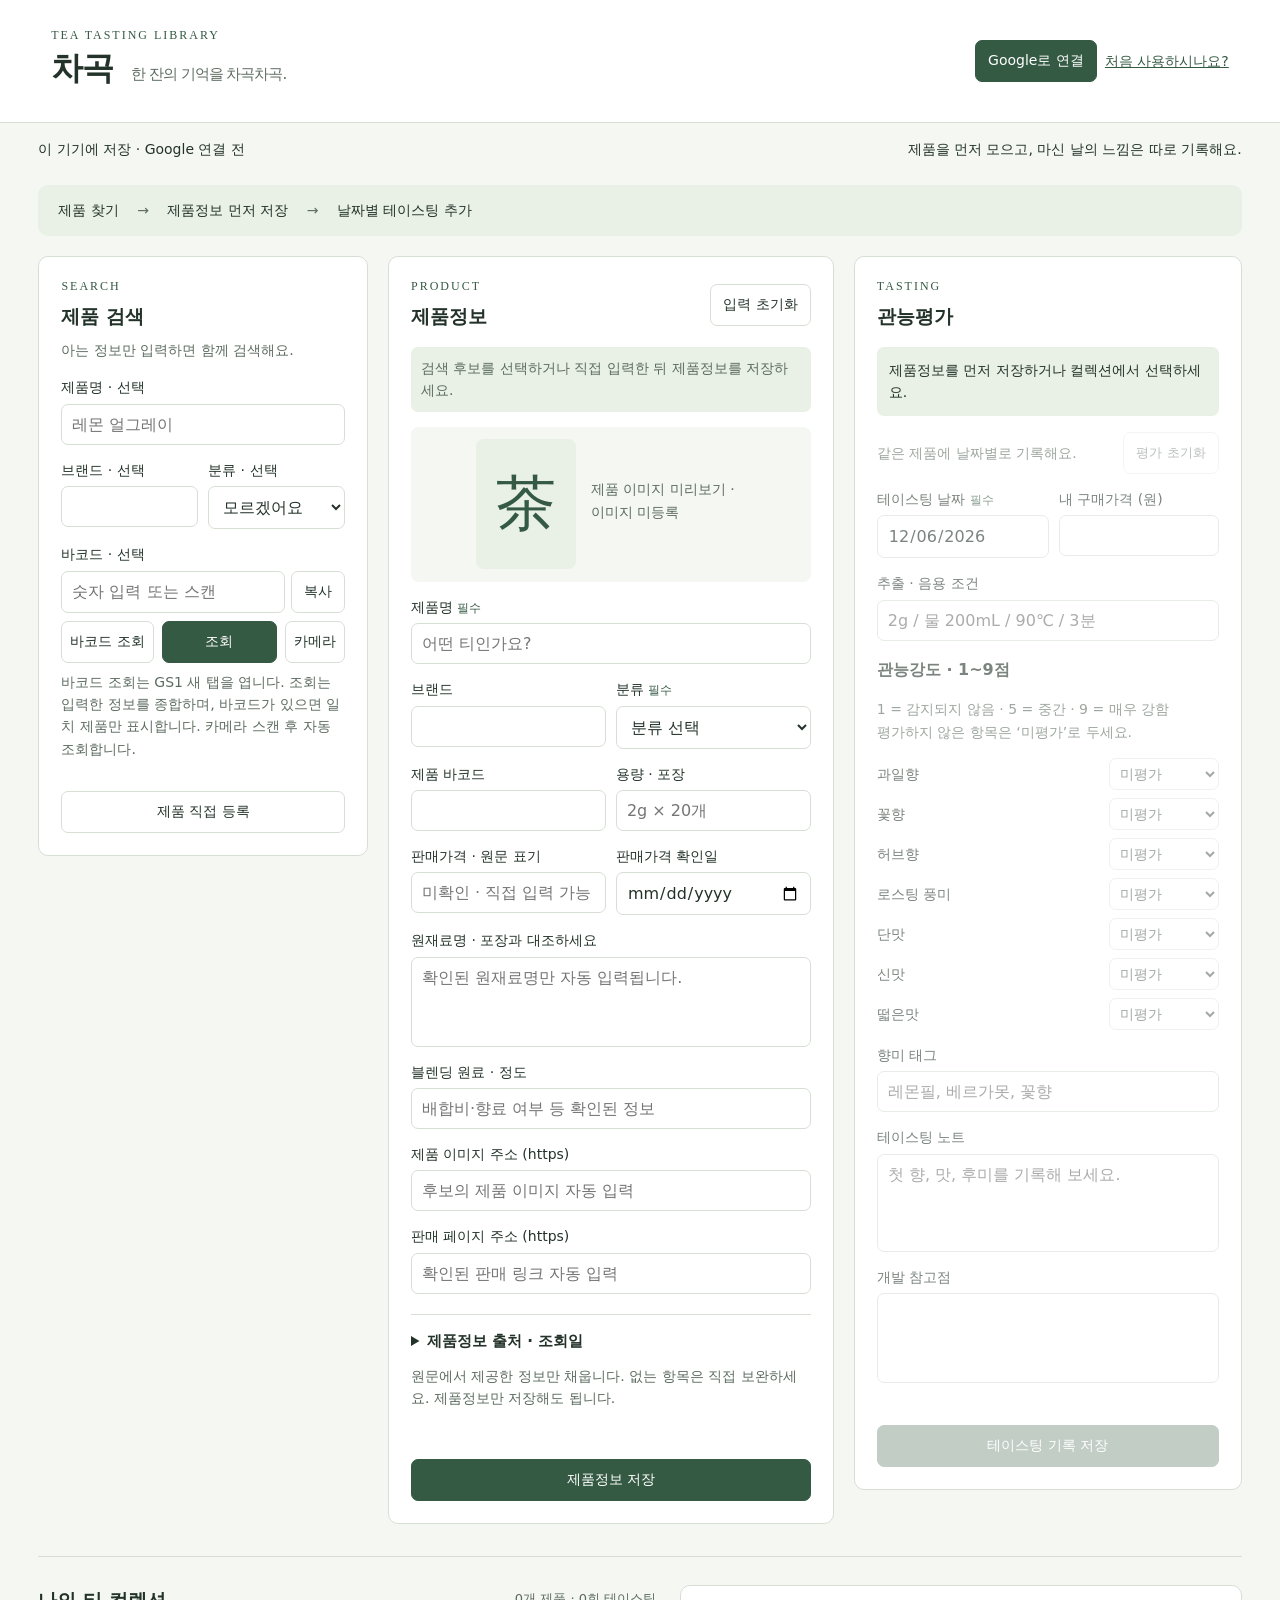
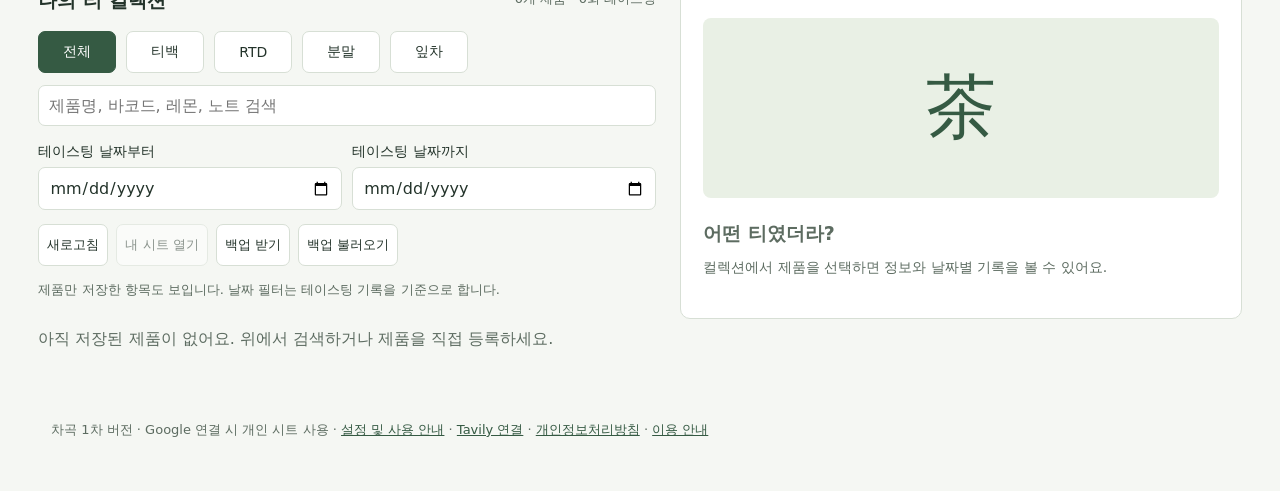
==== commit 2a7e5f18: "Add files via upload" ====
--- a/index.html
+++ b/index.html
@@ -1,28 +1,52 @@
-<!doctype html>
-<html lang="ko"><head><meta charset="utf-8"><meta name="viewport" content="width=device-width, initial-scale=1"><meta name="referrer" content="no-referrer"><title>차곡 · Tea Library</title><link rel="stylesheet" href="style.css"><link rel="stylesheet" href="rtd.css"><link rel="stylesheet" href="lookup.css"><link rel="stylesheet" href="camera.css"><script src="config.js"></script><script src="https://accounts.google.com/gsi/client" async defer></script><script type="module" src="app.mjs"></script></head>
-<body><header><a href="./" id="reload-home" class="brand-home" aria-label="차곡 새로고침" title="차곡 새로고침"><p class="eyebrow">TEA TASTING LIBRARY</p><h1>차곡<span>한 잔의 기억을 차곡차곡.</span></h1></a><div class="actions"><button id="connect" class="primary">Google로 연결</button><button id="disconnect" hidden>연결 해제</button><a href="guide.html">처음 사용하시나요?</a></div></header>
-<main><div class="notice"><span id="account">이 기기에 저장 · Google 연결 전</span><span id="status" role="status" aria-live="polite">기록은 아직 없습니다. 첫 티를 등록해 보세요.</span></div>
-<nav id="categories" aria-label="제품 분류"><button data-category="전체" aria-pressed="true">전체</button><button data-category="티백" aria-pressed="false">티백</button><button data-category="RTD" aria-pressed="false">RTD</button><button data-category="분말" aria-pressed="false">분말</button><button data-category="잎차" aria-pressed="false">잎차</button></nav>
-<div class="workspace"><section class="entry"><div class="section-head"><h2>새 테이스팅</h2><button type="button" id="reset-entry">입력 초기화</button></div><form id="record-form" novalidate>
-<label for="name">제품명 <span class="required">필수</span></label><div class="lookup-actions"><input id="name" name="제품명" maxlength="200" required aria-describedby="form-error" placeholder="제품명 또는 브랜드 + 제품명"><button type="button" id="lookup-name">이름 조회</button></div>
-<div class="pair"><div><label for="brand">브랜드</label><input id="brand" name="브랜드" maxlength="150"></div><div><label for="category">분류</label><select id="category" name="분류"><option>티백</option><option>RTD</option><option>분말</option><option>잎차</option></select></div></div>
-<label for="date">테이스팅 날짜 <span class="required">필수</span></label><input type="date" id="date" name="테이스팅일" required aria-describedby="form-error">
-<label for="barcode">바코드</label><div class="lookup-actions barcode-input-actions"><input id="barcode" name="바코드" inputmode="numeric" maxlength="40" placeholder="숫자 입력 또는 스캔"><button type="button" id="copy-barcode" aria-label="바코드 복사">복사</button></div><div class="toolbar barcode-search-actions"><button type="button" id="lookup-gs1" class="primary">GS1 조회</button><button type="button" id="lookup-barcode">조회</button><button type="button" id="scan">카메라</button></div><p class="help">GS1 조회는 바코드가 채워진 새 탭을 엽니다. 결과는 차곡에 자동 입력되지 않습니다. 「조회」는 내 기록과 Open Food Facts, 설정된 Tavily에서 검색합니다. 외부 조회에는 검색어만 전송하며, 스캔 후에는 자동 조회합니다.</p>
-<div id="lookup-panel" class="lookup-panel" role="region" aria-label="제품정보 조회 결과" hidden><div class="section-head"><h3>제품정보 검색</h3><button type="button" id="close-lookup">닫기</button></div><p id="lookup-status" role="status" aria-live="polite"></p><div id="lookup-results"></div><div id="lookup-preview" hidden></div></div>
-<div class="pair"><div><label for="price">구매가격 (원)</label><input id="price" name="가격_원" type="number" min="0" step="1"></div><div><label for="volume">용량 · 포장</label><input id="volume" name="용량" placeholder="2g × 20개"></div></div>
-<label for="blend">블렌딩 원료 · 정도</label><input id="blend" name="블렌딩" placeholder="홍차 + 레몬필 / 향료 여부 등">
-<details id="product-extra"><summary>원재료 표기 · 제품정보 출처</summary><label for="ingredients">원재료 표기</label><textarea id="ingredients" name="원재료표기" rows="3" maxlength="10000" placeholder="외부 조회 결과 또는 제품에 적힌 원재료"></textarea><label for="source-url">불러온 제품정보 원문 주소</label><input id="source-url" name="제품정보출처" readonly><input type="hidden" name="제품정보조회일"><input type="hidden" name="제품정보반영항목"><p class="help">공개 DB 정보는 실제 포장과 대조하세요. 블렌딩 비율·가격·관능점수·Brix·pH·산도는 자동 추정하지 않습니다.</p></details>
-<label for="conditions">추출 · 음용 조건</label><input id="conditions" name="추출조건" placeholder="2g / 물 200mL / 90℃ / 3분">
-<fieldset id="rtd-fields" hidden><legend>RTD 이화학 측정값 · 선택 입력</legend><div class="pair"><div><label for="brix">Brix (°Bx)</label><input id="brix" name="Brix" type="number" min="0" max="100" step="any" inputmode="decimal"></div><div><label for="ph">pH</label><input id="ph" name="pH" type="number" min="0" max="14" step="any" inputmode="decimal"></div></div><label for="acidity">적정산도 (%)</label><input id="acidity" name="산도" type="number" min="0" max="100" step="any" inputmode="decimal"><label for="acid-basis">산도 환산 기준 · 단위</label><input id="acid-basis" name="산도기준" placeholder="예: 구연산 환산, g/100mL"><p class="help">산도 입력 시 환산 기준을 함께 기록하세요. Brix·pH·산도는 관능점수가 아닌 측정값입니다.</p></fieldset>
-<details open><summary>관능강도 · 1~9점</summary><p class="help">1 = 감지되지 않음 · 5 = 중간 · 9 = 매우 강함<br>평가하지 않은 항목은 ‘미평가’로 두세요.</p><div id="sensory"></div></details>
-<label for="tags">향미 태그</label><input id="tags" name="향미태그" placeholder="레몬필, 베르가못, 꽃향">
-<label for="note">테이스팅 노트</label><textarea id="note" name="테이스팅노트" rows="4" placeholder="첫 향, 맛, 후미를 기록해 보세요."></textarea>
-<label for="reference">개발 참고점</label><textarea id="reference" name="개발참고" rows="2"></textarea>
-<details><summary>제품 이미지 · 구매 링크</summary><label for="image">제품 이미지 주소 (https)</label><input id="image" name="이미지URL" type="url"><label for="purchase">구매 사이트 주소 (https)</label><input id="purchase" name="구매URL" type="url"><p class="help">1차 버전은 이미지 주소를 사용합니다. 사진 파일 업로드·사진 인식은 미포함입니다.</p></details>
-<p id="form-error" class="error" role="alert"></p><button type="submit" id="save" class="primary full">테이스팅 저장</button></form></section>
-<section class="collection"><div class="section-head"><h2>나의 티 컬렉션</h2><span id="count" class="muted"></span></div><div class="input-action"><input id="search" aria-label="티 검색" placeholder="제품명, 바코드, 레몬, 노트 검색"><button id="clear-search" aria-label="검색어 지우기" hidden>지우기</button></div>
-<div class="pair filters"><div><label for="from">날짜부터</label><input id="from" type="date"></div><div><label for="until">날짜까지</label><input id="until" type="date"></div></div><div class="toolbar"><button id="refresh">새로고침</button><button id="sheet" disabled>내 시트 열기</button><button id="export">백업 받기</button><button id="import">백업 불러오기</button><input id="import-file" type="file" accept="application/json,.json" hidden></div><p class="help">최근 날짜순 · 제품을 선택하면 오른쪽에서 날짜별 기록을 볼 수 있습니다.</p><div id="list"></div><button id="more" hidden>20개 더 보기</button></section>
-<aside class="detail" id="detail"><div class="empty"><div class="tea-mark">茶</div><h2>어떤 티였더라?</h2><p>기록을 선택하면 제품과 날짜별 테이스팅 노트를 여기에서 볼 수 있어요.</p></div></aside></div></main>
-<dialog id="camera-dialog" aria-labelledby="camera-title"><h2 id="camera-title">바코드 스캔</h2><p class="help">Edge에서도 카메라 권한을 허용하면 사용할 수 있습니다. 바코드 전체가 보이도록 거리와 조명을 조절하세요.</p><label id="camera-device-label" for="camera-device" hidden>카메라 선택</label><select id="camera-device" hidden></select><video id="camera" autoplay playsinline muted></video><p id="camera-status" role="status">카메라 준비 중</p><fieldset id="camera-settings" hidden><legend>초점 · 해상도 조절</legend><label for="camera-resolution">영상 해상도</label><select id="camera-resolution" disabled><option value="auto">자동 · 고해상도 우선</option></select><p id="camera-actual-resolution" class="help"></p><label for="camera-focus-mode">초점 모드</label><select id="camera-focus-mode" disabled><option value="">카메라 지원 확인 중</option></select><p id="camera-focus-support" class="help"></p><div id="camera-manual-focus" hidden><label for="camera-focus-distance">설정할 초점값 <output id="camera-focus-value" for="camera-focus-distance"></output></label><input id="camera-focus-distance" type="range" min="0" max="1" step="0.01" disabled><p class="help">영상을 보며 조절하세요. 슬라이더를 놓으면 적용됩니다. 값의 범위는 장치마다 다릅니다.</p></div><p id="camera-settings-status" role="status" aria-live="polite"></p></fieldset><p class="help">인식은 이 기기에서 처리합니다. 제품 조회에는 읽은 바코드 숫자만 전송합니다.</p><div class="toolbar"><button id="retry-camera">카메라 다시 시도</button><button id="close-camera">닫기</button></div></dialog>
-<dialog id="reset-dialog" aria-labelledby="reset-title" aria-describedby="reset-description"><h2 id="reset-title">입력을 초기화할까요?</h2><p id="reset-description">저장하지 않은 제품정보와 관능평가 입력을 비웁니다. 저장된 기록은 유지됩니다.</p><div class="toolbar"><button type="button" id="cancel-reset" autofocus>계속 입력</button><button type="button" id="confirm-reset" class="primary">입력 초기화</button></div></dialog>
-<script src="web-search-config.js"></script><footer>차곡 1차 버전 · Google 연결 시 개인 시트 사용 · <a href="guide.html">설정 및 사용 안내</a> · <a href="tavily-setup.html">Tavily 연결</a> · <a href="privacy.html">개인정보처리방침</a> · <a href="terms.html">이용 안내</a></footer></body></html>
+<!doctype html>
+<html lang="ko"><head><meta charset="utf-8"><meta name="viewport" content="width=device-width, initial-scale=1"><meta name="referrer" content="no-referrer"><title>차곡 · Tea Library</title><link rel="stylesheet" href="style.css"><link rel="stylesheet" href="rtd.css"><link rel="stylesheet" href="lookup.css"><link rel="stylesheet" href="camera.css"><link rel="stylesheet" href="catalog.css"><script src="config.js"></script><script src="https://accounts.google.com/gsi/client" async defer></script><script type="module" src="app.mjs"></script></head>
+<body><header><a href="./" id="reload-home" class="brand-home" aria-label="차곡 새로고침" title="차곡 새로고침"><p class="eyebrow">TEA TASTING LIBRARY</p><h1>차곡<span>한 잔의 기억을 차곡차곡.</span></h1></a><div class="actions"><button id="connect" class="primary">Google로 연결</button><button id="disconnect" hidden>연결 해제</button><a href="guide.html">처음 사용하시나요?</a></div></header>
+<main>
+<div class="notice"><span id="account">이 기기에 저장 · Google 연결 전</span><span id="status" role="status" aria-live="polite">제품을 먼저 모으고, 마신 날의 느낌은 따로 기록해요.</span></div>
+<p class="flow-guide">제품 찾기 <span>→</span> 제품정보 먼저 저장 <span>→</span> 날짜별 테이스팅 추가</p>
+<div class="workspace catalog-workspace">
+<section class="entry search-entry" aria-labelledby="search-title"><p class="eyebrow">SEARCH</p><h2 id="search-title">제품 검색</h2><p class="help">아는 정보만 입력하면 함께 검색해요.</p>
+<form id="lookup-form" novalidate>
+<label for="query-name">제품명 · 선택</label><input id="query-name" name="제품명" maxlength="100" placeholder="레몬 얼그레이">
+<div class="pair"><div><label for="query-brand">브랜드 · 선택</label><input id="query-brand" name="브랜드" maxlength="100"></div><div><label for="query-category">분류 · 선택</label><select id="query-category" name="분류"><option value="">모르겠어요</option><option>티백</option><option>RTD</option><option>분말</option><option>잎차</option></select></div></div>
+<label for="query-barcode">바코드 · 선택</label><div class="lookup-actions barcode-input-actions"><input id="query-barcode" name="바코드" inputmode="numeric" maxlength="40" placeholder="숫자 입력 또는 스캔"><button type="button" id="copy-barcode" aria-label="바코드 복사">복사</button></div>
+<div class="toolbar barcode-search-actions"><button type="button" id="lookup-gs1">바코드 조회</button><button type="submit" id="lookup-search" class="primary">조회</button><button type="button" id="scan">카메라</button></div>
+<p class="help">바코드 조회는 GS1 새 탭을 엽니다. 조회는 입력한 정보를 종합하며, 바코드가 있으면 일치 제품만 표시합니다. 카메라 스캔 후 자동 조회합니다.</p>
+</form>
+<div id="lookup-panel" class="lookup-panel" role="region" aria-label="제품정보 조회 결과" hidden><div class="section-head"><h3>검색 후보</h3><button type="button" id="close-lookup">닫기</button></div><p id="lookup-status" role="status" aria-live="polite"></p><div id="lookup-results"></div><div id="lookup-preview" hidden></div></div>
+<button type="button" id="new-product" class="full">제품 직접 등록</button></section>
+<section class="entry product-entry" aria-labelledby="product-title"><div class="section-head"><div><p class="eyebrow">PRODUCT</p><h2 id="product-title">제품정보</h2></div><button type="button" id="reset-entry">입력 초기화</button></div>
+<p id="product-state" class="help">검색 후보를 선택하거나 직접 입력하세요.</p>
+<form id="product-form" novalidate>
+<div id="product-image-preview" class="product-image-preview" aria-live="polite"><div class="tea-mark">茶</div><p class="help">제품 이미지 미리보기</p></div>
+<label for="name">제품명 <span class="required">필수</span></label><input id="name" name="제품명" maxlength="200" required placeholder="어떤 티인가요?">
+<div class="pair"><div><label for="brand">브랜드</label><input id="brand" name="브랜드" maxlength="150"></div><div><label for="category">분류 <span class="required">필수</span></label><select id="category" name="분류" required><option value="">분류 선택</option><option>티백</option><option>RTD</option><option>분말</option><option>잎차</option></select></div></div>
+<div class="pair"><div><label for="product-barcode">제품 바코드</label><input id="product-barcode" name="바코드" inputmode="numeric" maxlength="40"></div><div><label for="volume">용량 · 포장</label><input id="volume" name="용량" placeholder="2g × 20개"></div></div>
+<div class="pair"><div><label for="sale-price">판매가격 · 원문 표기</label><input id="sale-price" name="판매가격" maxlength="100" placeholder="미확인 · 직접 입력 가능"></div><div><label for="sale-date">판매가격 확인일</label><input id="sale-date" name="판매가격확인일" type="date"></div></div>
+<label for="ingredients">원재료명 · 포장과 대조하세요</label><textarea id="ingredients" name="원재료표기" rows="3" maxlength="10000" placeholder="확인된 원재료명만 자동 입력됩니다."></textarea>
+<label for="blend">블렌딩 원료 · 정도</label><input id="blend" name="블렌딩" placeholder="배합비·향료 여부 등 확인된 정보">
+<label for="image">제품 이미지 주소 (https)</label><input id="image" name="이미지URL" type="url" placeholder="후보의 제품 이미지 자동 입력">
+<label for="purchase">판매 페이지 주소 (https)</label><input id="purchase" name="구매URL" type="url" placeholder="확인된 판매 링크 자동 입력">
+<details id="product-extra"><summary>제품정보 출처 · 조회일</summary><label for="source-url">제품정보 원문 주소 (https)</label><input id="source-url" name="제품정보출처" type="url"><input type="hidden" name="제품정보조회일"><input type="hidden" name="제품정보반영항목"><p id="source-summary" class="help"></p></details>
+<p class="help">원문에서 제공한 정보만 채웁니다. 없는 항목은 직접 보완하세요. 제품정보만 저장해도 됩니다.</p><p id="product-error" class="error" role="alert"></p><button type="submit" id="save-product" class="primary full">제품정보 저장</button>
+</form></section>
+<section class="entry tasting-entry" aria-labelledby="tasting-title"><p class="eyebrow">TASTING</p><h2 id="tasting-title">관능평가</h2><p id="tasting-product" class="tasting-product">제품정보를 먼저 저장하거나 컬렉션에서 선택하세요.</p>
+<form id="record-form" novalidate><fieldset id="tasting-fields" disabled><legend class="sr-only">선택한 제품의 날짜별 관능평가</legend>
+<div class="section-head"><span class="help">같은 제품에 날짜별로 기록해요.</span><button type="button" id="reset-tasting">평가 초기화</button></div>
+<div class="pair"><div><label for="date">테이스팅 날짜 <span class="required">필수</span></label><input type="date" id="date" name="테이스팅일" required></div><div><label for="price">내 구매가격 (원)</label><input id="price" name="가격_원" type="number" min="0" step="1"></div></div>
+<label for="conditions">추출 · 음용 조건</label><input id="conditions" name="추출조건" placeholder="2g / 물 200mL / 90℃ / 3분">
+<fieldset id="rtd-fields" hidden><legend>RTD 이화학 측정값 · 선택 입력</legend><div class="pair"><div><label for="brix">Brix (°Bx)</label><input id="brix" name="Brix" type="number" min="0" max="100" step="any" inputmode="decimal"></div><div><label for="ph">pH</label><input id="ph" name="pH" type="number" min="0" max="14" step="any" inputmode="decimal"></div></div><label for="acidity">적정산도 (%)</label><input id="acidity" name="산도" type="number" min="0" max="100" step="any" inputmode="decimal"><label for="acid-basis">산도 환산 기준 · 단위</label><input id="acid-basis" name="산도기준" placeholder="예: 구연산 환산, g/100mL"><p class="help">산도 입력 시 환산 기준을 함께 기록하세요.</p></fieldset>
+<h3>관능강도 · 1~9점</h3><p class="help">1 = 감지되지 않음 · 5 = 중간 · 9 = 매우 강함<br>평가하지 않은 항목은 ‘미평가’로 두세요.</p><div id="sensory"></div>
+<label for="tags">향미 태그</label><input id="tags" name="향미태그" placeholder="레몬필, 베르가못, 꽃향">
+<label for="note">테이스팅 노트</label><textarea id="note" name="테이스팅노트" rows="4" placeholder="첫 향, 맛, 후미를 기록해 보세요."></textarea>
+<label for="reference">개발 참고점</label><textarea id="reference" name="개발참고" rows="2"></textarea>
+<p id="form-error" class="error" role="alert"></p><button type="submit" id="save" class="primary full">테이스팅 기록 저장</button></fieldset></form></section>
+</div>
+<div class="library-workspace"><section class="collection" aria-labelledby="collection-title"><div class="section-head"><h2 id="collection-title">나의 티 컬렉션</h2><span id="count" class="muted"></span></div>
+<nav id="categories" aria-label="제품 분류"><button data-category="전체" aria-pressed="true">전체</button><button data-category="티백" aria-pressed="false">티백</button><button data-category="RTD" aria-pressed="false">RTD</button><button data-category="분말" aria-pressed="false">분말</button><button data-category="잎차" aria-pressed="false">잎차</button></nav>
+<div class="input-action"><input id="search" aria-label="저장된 티 검색" placeholder="제품명, 바코드, 레몬, 노트 검색"><button id="clear-search" aria-label="검색어 지우기" hidden>지우기</button></div>
+<div class="pair filters"><div><label for="from">테이스팅 날짜부터</label><input id="from" type="date"></div><div><label for="until">테이스팅 날짜까지</label><input id="until" type="date"></div></div><div class="toolbar"><button id="refresh">새로고침</button><button id="sheet" disabled>내 시트 열기</button><button id="export">백업 받기</button><button id="import">백업 불러오기</button><input id="import-file" type="file" accept="application/json,.json" hidden></div><p class="help">제품만 저장한 항목도 보입니다. 날짜 필터는 테이스팅 기록을 기준으로 합니다.</p><div id="list"></div><button id="more" hidden>20개 더 보기</button></section>
+<aside class="detail" id="detail" aria-label="선택한 제품과 테이스팅 기록"><div class="empty"><div class="tea-mark">茶</div><h2>어떤 티였더라?</h2><p>컬렉션에서 제품을 선택하면 정보와 날짜별 기록을 볼 수 있어요.</p></div></aside></div></main>
+<dialog id="camera-dialog" aria-labelledby="camera-title"><h2 id="camera-title">바코드 스캔</h2><p class="help">Edge에서도 카메라 권한을 허용하면 사용할 수 있습니다. 바코드 전체가 보이도록 거리와 조명을 조절하세요.</p><label id="camera-device-label" for="camera-device" hidden>카메라 선택</label><select id="camera-device" hidden></select><video id="camera" autoplay playsinline muted></video><p id="camera-status" role="status">카메라 준비 중</p><fieldset id="camera-settings" hidden><legend>초점 · 해상도 조절</legend><label for="camera-resolution">영상 해상도</label><select id="camera-resolution" disabled><option value="auto">자동 · 고해상도 우선</option></select><p id="camera-actual-resolution" class="help"></p><label for="camera-focus-mode">초점 모드</label><select id="camera-focus-mode" disabled><option value="">카메라 지원 확인 중</option></select><p id="camera-focus-support" class="help"></p><div id="camera-manual-focus" hidden><label for="camera-focus-distance">설정할 초점값 <output id="camera-focus-value" for="camera-focus-distance"></output></label><input id="camera-focus-distance" type="range" min="0" max="1" step="0.01" disabled><p class="help">영상을 보며 조절하세요. 슬라이더를 놓으면 적용됩니다. 값의 범위는 장치마다 다릅니다.</p></div><p id="camera-settings-status" role="status" aria-live="polite"></p></fieldset><p class="help">인식은 이 기기에서 처리합니다. 제품 조회에는 읽은 바코드 숫자만 전송합니다.</p><div class="toolbar"><button id="retry-camera">카메라 다시 시도</button><button id="close-camera">닫기</button></div></dialog>
+<dialog id="reset-dialog" aria-labelledby="reset-title" aria-describedby="reset-description"><h2 id="reset-title">입력을 초기화할까요?</h2><p id="reset-description">저장하지 않은 입력을 비웁니다. 저장된 제품과 테이스팅은 유지됩니다.</p><div class="toolbar"><button type="button" id="cancel-reset" autofocus>계속 입력</button><button type="button" id="confirm-reset" class="primary">입력 초기화</button></div></dialog>
+<script src="web-search-config.js"></script><footer>차곡 1차 버전 · Google 연결 시 개인 시트 사용 · <a href="guide.html">설정 및 사용 안내</a> · <a href="tavily-setup.html">Tavily 연결</a> · <a href="privacy.html">개인정보처리방침</a> · <a href="terms.html">이용 안내</a></footer></body></html>
--- a/catalog.css
+++ b/catalog.css
@@ -0,0 +1,16 @@
+/* Reviewed search → product → dated tasting workspace. Tokens belong to style.css. */
+.flow-guide{background:var(--wash);padding:14px 20px;border-radius:var(--radius);font-size:14px;margin:0 0 20px}.flow-guide span{margin:0 14px;color:var(--muted)}
+.catalog-workspace{grid-template-columns:minmax(270px,.85fr) minmax(330px,1.15fr) minmax(300px,1fr)}
+.catalog-workspace .entry{grid-row:auto;grid-column:auto}.catalog-workspace .eyebrow{margin-bottom:7px}.catalog-workspace .help{font-size:14px}
+.product-image-preview{display:flex;align-items:center;justify-content:center;gap:15px;min-height:155px;padding:12px;background:var(--paper);border-radius:8px;margin:14px 0}.product-image-preview .tea-mark{height:130px;width:100px;margin:0;font-size:60px}.product-image-preview img{width:100%;height:155px;object-fit:contain}.product-image-preview p{max-width:155px}
+#product-state{background:var(--wash);padding:10px;border-radius:7px}.tasting-product{font-size:14px;padding:12px;background:var(--wash);border-radius:7px;margin:16px 0}
+#tasting-fields{border:0;padding:0;margin:0;min-width:0}#tasting-fields:disabled{opacity:.6}#tasting-fields .section-head{margin:0}#tasting-fields .section-head .help{margin:0}#reset-tasting{white-space:nowrap;font-size:13px}
+.library-workspace{display:grid;grid-template-columns:minmax(0,1.1fr) minmax(0,1fr);gap:24px;align-items:start;border-top:1px solid var(--line);margin-top:32px;padding-top:28px}.library-workspace .detail{grid-row:auto;grid-column:auto}.collection nav{margin-bottom:12px}
+.record-thumb{width:52px;height:64px;object-fit:contain;background:var(--paper);border-radius:6px}.lookup-candidate .candidate-image{width:50px;height:65px;object-fit:contain;float:left;margin:0 12px 6px 0}.lookup-candidate::after{content:'';display:block;clear:both}.lookup-candidate .candidate-fields{color:var(--primary)}
+.product-meta{margin-top:16px}.product-meta dt{font-size:14px;color:var(--muted);margin-top:12px}.product-meta dd{margin:3px 0;overflow-wrap:anywhere;white-space:pre-wrap}#lookup-search{flex:1}.search-entry #new-product{margin-top:16px}#reset-dialog .toolbar{gap:10px}
+@media(max-width:1150px){.catalog-workspace{grid-template-columns:minmax(260px,.85fr) minmax(320px,1.15fr)}.catalog-workspace .tasting-entry{grid-column:1 / -1}.tasting-entry #sensory{display:grid;grid-template-columns:1fr 1fr;gap:0 24px}}
+@media(max-width:740px){.catalog-workspace,.library-workspace{display:flex;flex-direction:column}.catalog-workspace>.entry,.library-workspace>section,.library-workspace>aside{width:100%}.tasting-entry #sensory{display:block}.flow-guide span{margin:0 5px}.flow-guide{padding:12px;font-size:13px}.library-workspace{gap:20px}.catalog-workspace .entry{padding:18px}}
+
+.sr-only{position:absolute;width:1px;height:1px;padding:0;margin:-1px;overflow:hidden;clip:rect(0,0,0,0);white-space:nowrap;border:0}
+
+.lookup-candidate[aria-pressed=true]{background:var(--wash);border:2px solid var(--primary);color:var(--ink);padding:11px}
